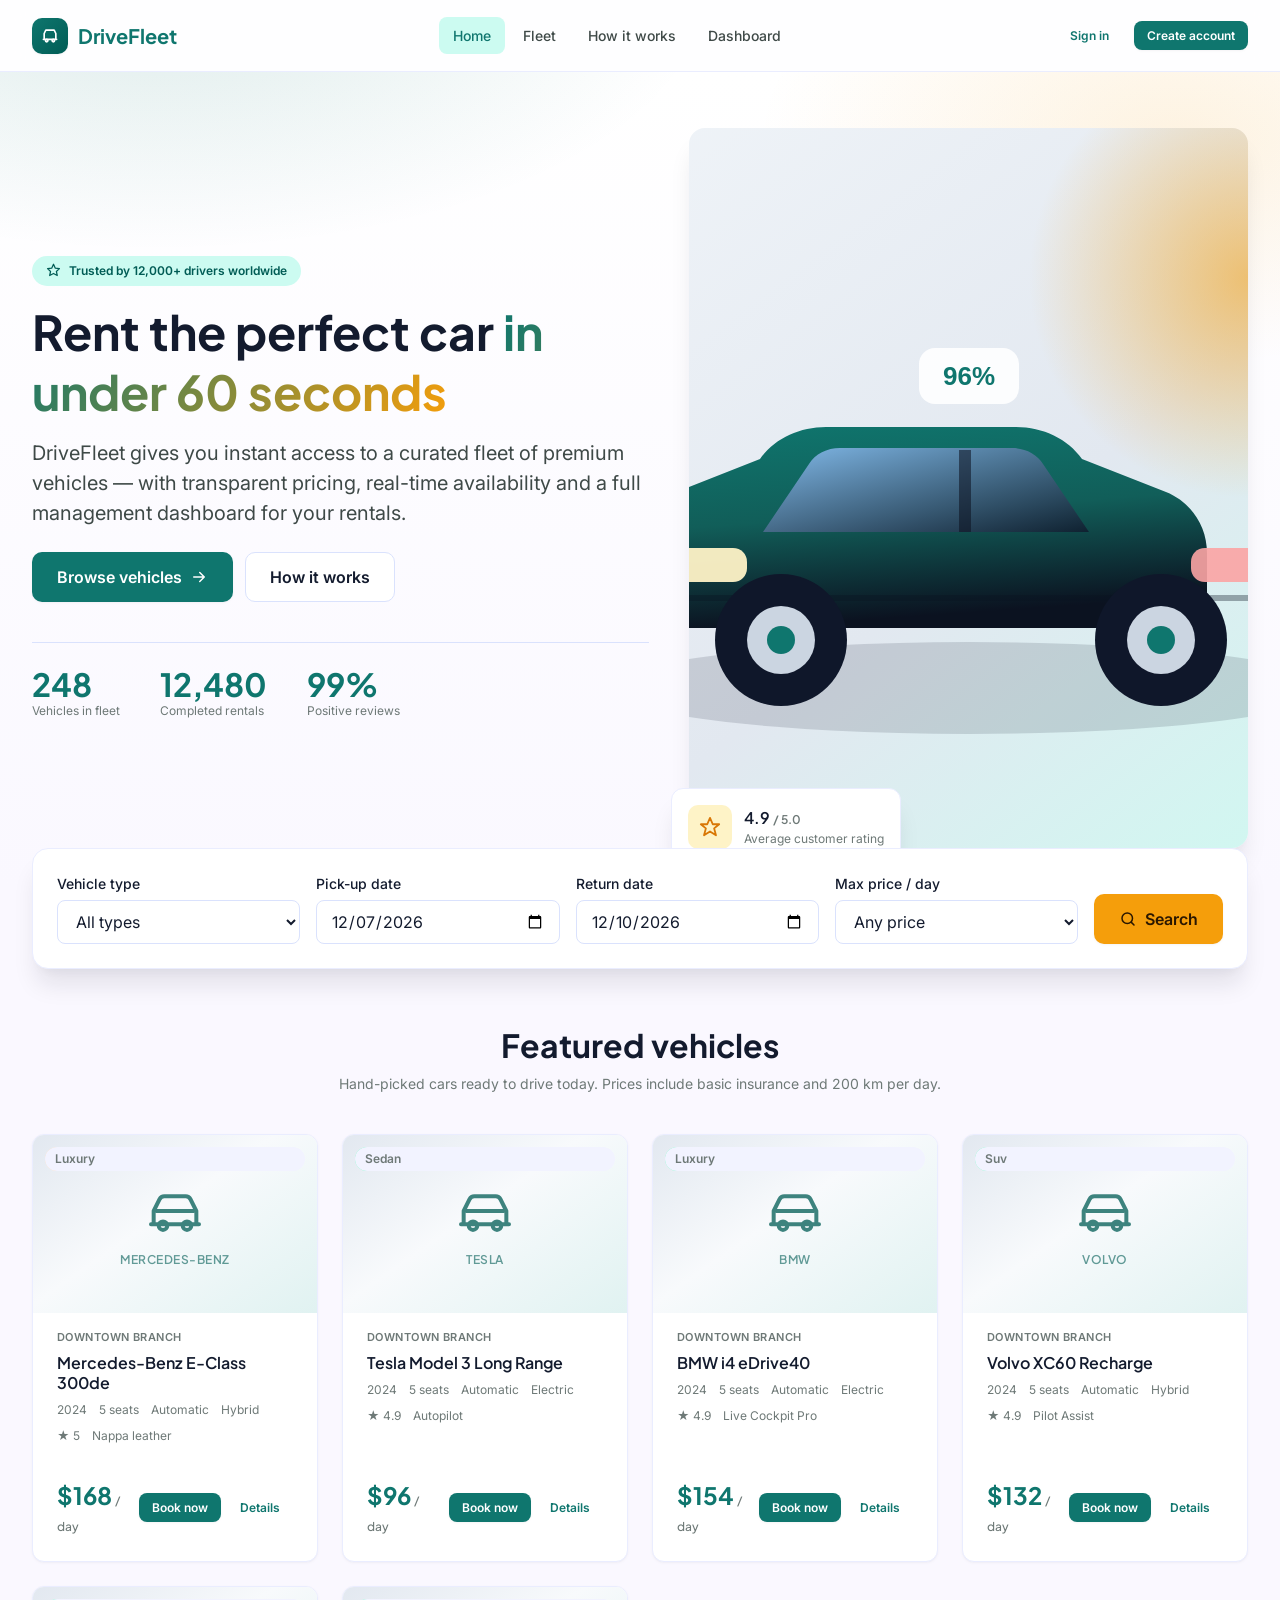
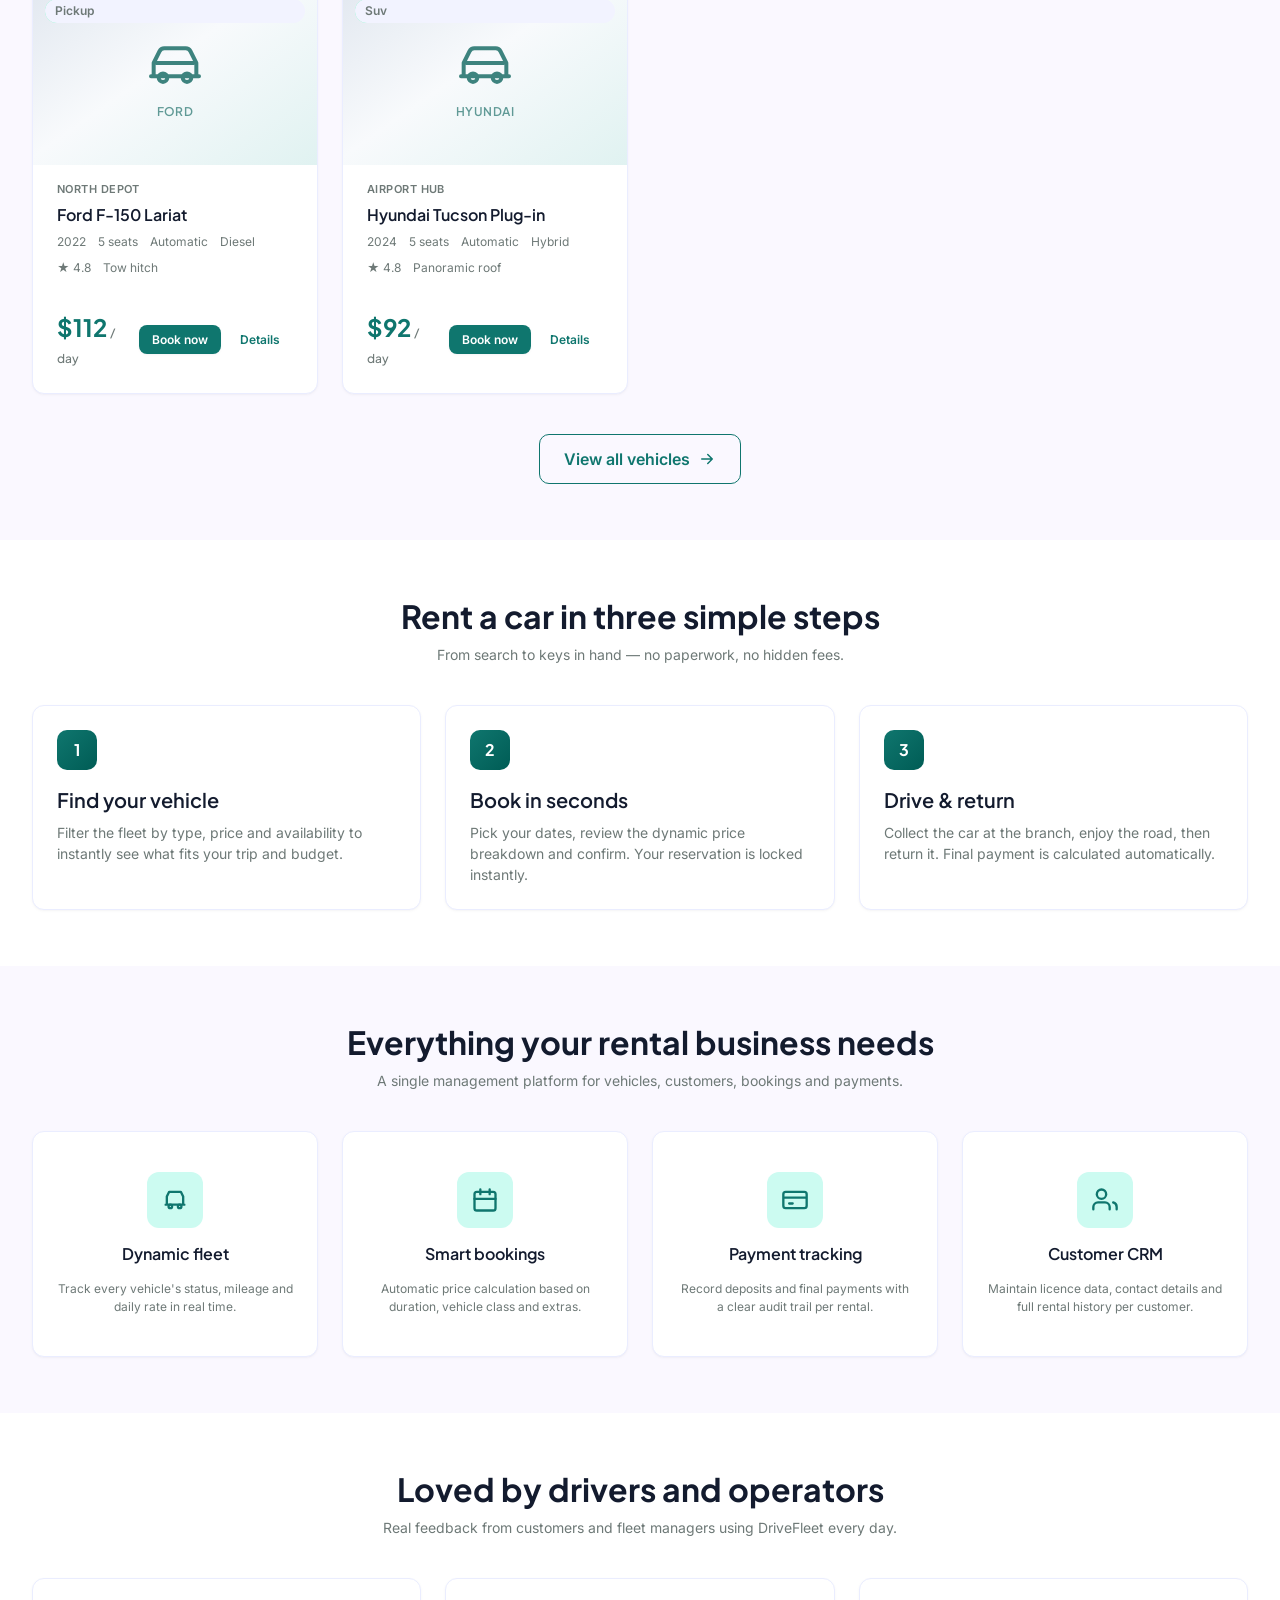
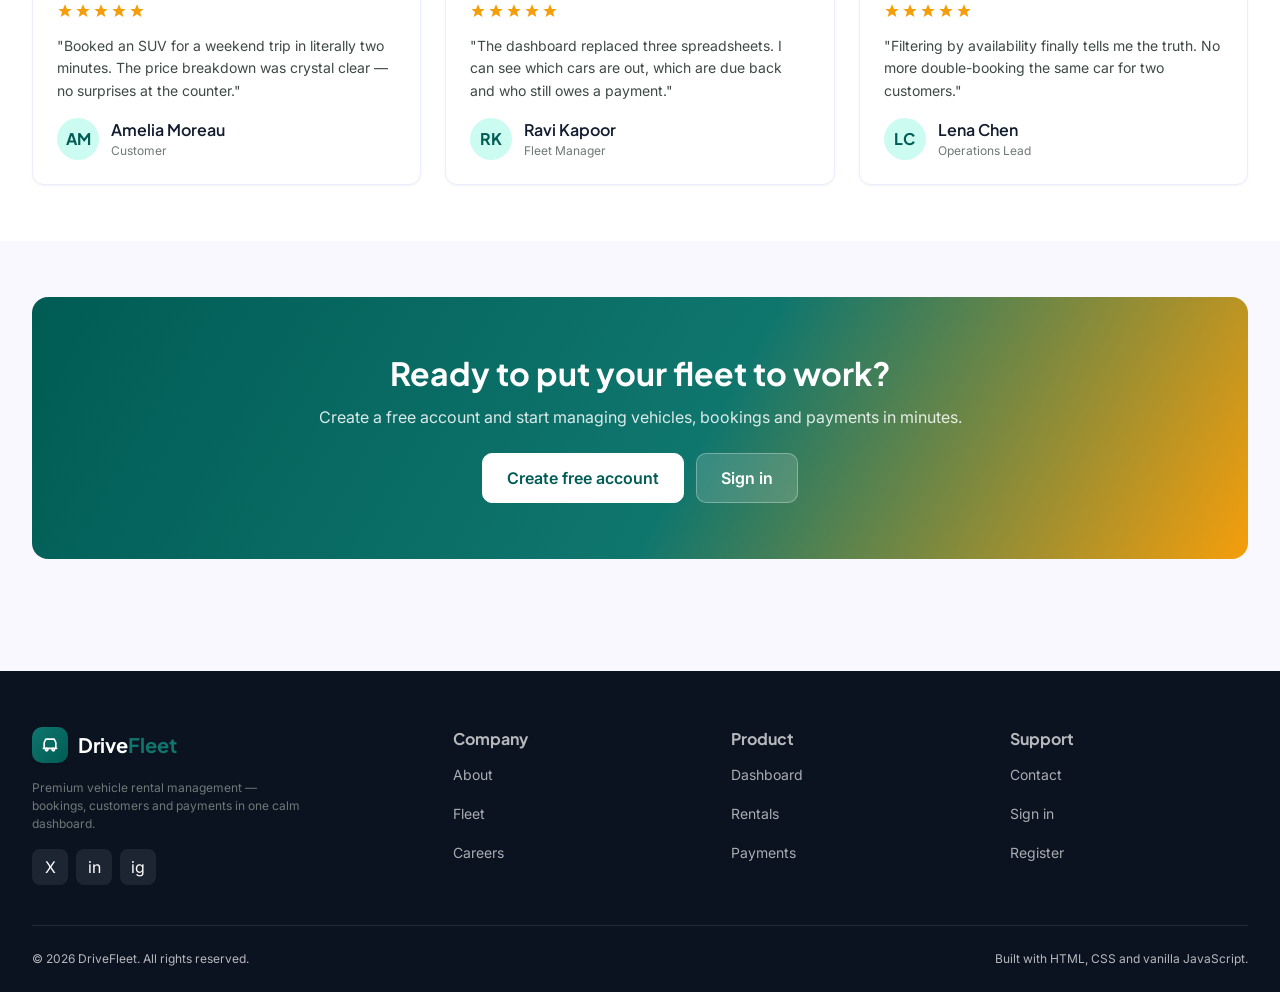
==== public/index.html @ 4e4080d4 "README.md" ====
<!DOCTYPE html>
<html lang="en">
<head>
  <meta charset="UTF-8" />
  <meta name="viewport" content="width=device-width, initial-scale=1.0" />
  <title>DriveFleet — Premium Vehicle Rental Management</title>
  <meta name="description" content="DriveFleet — rent premium vehicles in minutes and manage your entire rental fleet from one modern dashboard." />
  <link rel="preconnect" href="https://fonts.googleapis.com" />
  <link rel="preconnect" href="https://fonts.gstatic.com" crossorigin />
  <link href="https://fonts.googleapis.com/css2?family=Plus+Jakarta+Sans:wght@400;500;600;700;800&family=Inter:wght@400;500;600;700&display=swap" rel="stylesheet" />
  <link rel="stylesheet" href="./css/style.css" />
</head>
<body data-page="home">
  <!-- Rendered by js/components.js: #site-navbar, #mobile-menu -->
  <div id="site-navbar"></div>
  <div id="mobile-menu"></div>

  <main>
    <!-- ============================= HERO ============================= -->
    <section class="hero">
      <div class="container">
        <div class="hero-inner">
          <div>
            <span class="hero-eyebrow">
              <svg viewBox="0 0 24 24" fill="none" stroke="currentColor" stroke-width="2" stroke-linecap="round" stroke-linejoin="round"><path d="M12 2l2.9 6.3 6.6.7-4.9 4.5 1.4 6.5L12 16.8 5.9 20l1.4-6.5L2.5 9l6.6-.7z"/></svg>
              Trusted by 12,000+ drivers worldwide
            </span>
            <h1>Rent the perfect car <span class="accent">in under 60 seconds</span></h1>
            <p class="hero-sub">
              DriveFleet gives you instant access to a curated fleet of premium vehicles — with
              transparent pricing, real-time availability and a full management dashboard for your rentals.
            </p>
            <div class="hero-actions">
              <a class="btn btn-primary btn-lg" href="./pages/vehicles.html">
                Browse vehicles
                <svg viewBox="0 0 24 24" fill="none" stroke="currentColor" stroke-width="2" stroke-linecap="round" stroke-linejoin="round"><path d="M5 12h14M13 6l6 6-6 6"/></svg>
              </a>
              <a class="btn btn-secondary btn-lg" href="#how-it-works">How it works</a>
            </div>
            <div class="hero-stats">
              <div class="hero-stat">
                <div class="stat-value" data-count="248">0</div>
                <div class="stat-label">Vehicles in fleet</div>
              </div>
              <div class="hero-stat">
                <div class="stat-value" data-count="12480">0</div>
                <div class="stat-label">Completed rentals</div>
              </div>
              <div class="hero-stat">
                <div class="stat-value" data-count="99" data-suffix="%">0</div>
                <div class="stat-label">Positive reviews</div>
              </div>
            </div>
          </div>

          <div class="hero-visual">
            <img src="./assets/hero-vehicle.svg" alt="Premium electric sedan in a bright studio" width="960" height="720" />
            <div class="hero-float-card">
              <span class="float-icon" aria-hidden="true">
                <svg viewBox="0 0 24 24" fill="none" stroke="currentColor" stroke-width="2" stroke-linecap="round" stroke-linejoin="round"><path d="M12 2l3 7h7l-5.5 4.5L18.5 21 12 16.8 5.5 21l2-7.5L2 9h7z"/></svg>
              </span>
              <div>
                <div class="title-md">4.9 <span class="text-muted label-md">/ 5.0</span></div>
                <div class="body-sm text-muted">Average customer rating</div>
              </div>
            </div>
          </div>
        </div>
      </div>
    </section>

    <!-- ====================== SEARCH / FILTER PANEL =================== -->
    <section class="container">
      <form class="search-panel reveal" id="heroSearchForm" aria-label="Vehicle availability search">
        <div class="search-grid">
          <div class="form-group">
            <label class="form-label" for="searchType">Vehicle type</label>
            <select class="form-select" id="searchType" name="type">
              <option value="">All types</option>
              <option value="sedan">Sedan</option>
              <option value="suv">SUV</option>
              <option value="hatchback">Hatchback</option>
              <option value="pickup">Pickup</option>
              <option value="van">Van</option>
              <option value="luxury">Luxury</option>
            </select>
          </div>
          <div class="form-group">
            <label class="form-label" for="searchPickup">Pick-up date</label>
            <input class="form-input" type="date" id="searchPickup" name="pickup_date" />
          </div>
          <div class="form-group">
            <label class="form-label" for="searchReturn">Return date</label>
            <input class="form-input" type="date" id="searchReturn" name="return_date" />
          </div>
          <div class="form-group">
            <label class="form-label" for="searchPrice">Max price / day</label>
            <select class="form-select" id="searchPrice" name="max_price">
              <option value="">Any price</option>
              <option value="50">Up to $50</option>
              <option value="80">Up to $80</option>
              <option value="120">Up to $120</option>
              <option value="200">Up to $200</option>
            </select>
          </div>
          <button class="btn btn-accent btn-lg search-submit" type="submit">
            <svg viewBox="0 0 24 24" fill="none" stroke="currentColor" stroke-width="2" stroke-linecap="round"><circle cx="11" cy="11" r="7"/><path d="M20 20l-3.5-3.5"/></svg>
            Search
          </button>
        </div>
      </form>
    </section>

    <!-- ============================= FLEET ============================ -->
    <section class="section" id="fleet">
      <div class="container">
        <div class="section-header reveal">
          <h2>Featured vehicles</h2>
          <p>Hand-picked cars ready to drive today. Prices include basic insurance and 200 km per day.</p>
        </div>
        <div class="grid grid-auto" id="featuredVehicles" data-limit="6" aria-live="polite">
          <!-- Rendered by js/main.js -->
        </div>
        <div class="section-cta">
          <a class="btn btn-outline btn-lg" href="./pages/vehicles.html">
            View all vehicles
            <svg viewBox="0 0 24 24" fill="none" stroke="currentColor" stroke-width="2" stroke-linecap="round" stroke-linejoin="round"><path d="M5 12h14M13 6l6 6-6 6"/></svg>
          </a>
        </div>
      </div>
    </section>

    <!-- ========================== HOW IT WORKS ======================== -->
    <section class="section section-alt" id="how-it-works">
      <div class="container">
        <div class="section-header reveal">
          <h2>Rent a car in three simple steps</h2>
          <p>From search to keys in hand — no paperwork, no hidden fees.</p>
        </div>
        <div class="grid grid-3">
          <article class="card card-hover reveal reveal-d1">
            <div class="step-card">
              <div class="step-number">1</div>
              <h3 class="headline-sm">Find your vehicle</h3>
              <p class="body-md text-muted step-text">
                Filter the fleet by type, price and availability to instantly see what fits your trip and budget.
              </p>
            </div>
          </article>
          <article class="card card-hover reveal reveal-d2">
            <div class="step-card">
              <div class="step-number">2</div>
              <h3 class="headline-sm">Book in seconds</h3>
              <p class="body-md text-muted step-text">
                Pick your dates, review the dynamic price breakdown and confirm. Your reservation is locked instantly.
              </p>
            </div>
          </article>
          <article class="card card-hover reveal reveal-d3">
            <div class="step-card">
              <div class="step-number">3</div>
              <h3 class="headline-sm">Drive &amp; return</h3>
              <p class="body-md text-muted step-text">
                Collect the car at the branch, enjoy the road, then return it. Final payment is calculated automatically.
              </p>
            </div>
          </article>
        </div>
      </div>
    </section>

    <!-- =========================== FEATURES =========================== -->
    <section class="section">
      <div class="container">
        <div class="section-header reveal">
          <h2>Everything your rental business needs</h2>
          <p>A single management platform for vehicles, customers, bookings and payments.</p>
        </div>
        <div class="grid grid-4">
          <article class="card feature-card reveal reveal-d1">
            <span class="feature-icon" aria-hidden="true">
              <svg viewBox="0 0 24 24" fill="none" stroke="currentColor" stroke-width="2" stroke-linecap="round" stroke-linejoin="round"><path d="M4 16h16M5 16V9l2-4h10l2 4v7"/><circle cx="8" cy="17.5" r="1.5"/><circle cx="16" cy="17.5" r="1.5"/></svg>
            </span>
            <h3 class="title-md">Dynamic fleet</h3>
            <p class="body-sm text-muted">Track every vehicle's status, mileage and daily rate in real time.</p>
          </article>
          <article class="card feature-card reveal reveal-d2">
            <span class="feature-icon" aria-hidden="true">
              <svg viewBox="0 0 24 24" fill="none" stroke="currentColor" stroke-width="2" stroke-linecap="round" stroke-linejoin="round"><rect x="3" y="5" width="18" height="16" rx="2"/><path d="M8 3v4M16 3v4M3 11h18"/></svg>
            </span>
            <h3 class="title-md">Smart bookings</h3>
            <p class="body-sm text-muted">Automatic price calculation based on duration, vehicle class and extras.</p>
          </article>
          <article class="card feature-card reveal reveal-d3">
            <span class="feature-icon" aria-hidden="true">
              <svg viewBox="0 0 24 24" fill="none" stroke="currentColor" stroke-width="2" stroke-linecap="round" stroke-linejoin="round"><path d="M3 10h18M7 15h3"/><rect x="2" y="5" width="20" height="14" rx="2"/></svg>
            </span>
            <h3 class="title-md">Payment tracking</h3>
            <p class="body-sm text-muted">Record deposits and final payments with a clear audit trail per rental.</p>
          </article>
          <article class="card feature-card reveal reveal-d4">
            <span class="feature-icon" aria-hidden="true">
              <svg viewBox="0 0 24 24" fill="none" stroke="currentColor" stroke-width="2" stroke-linecap="round" stroke-linejoin="round"><path d="M16 20v-2a4 4 0 0 0-4-4H6a4 4 0 0 0-4 4v2"/><circle cx="9" cy="7" r="4"/><path d="M22 20v-2a4 4 0 0 0-3-3.87"/></svg>
            </span>
            <h3 class="title-md">Customer CRM</h3>
            <p class="body-sm text-muted">Maintain licence data, contact details and full rental history per customer.</p>
          </article>
        </div>
      </div>
    </section>

    <!-- =========================== REVIEWS =========================== -->
    <section class="section section-alt">
      <div class="container">
        <div class="section-header reveal">
          <h2>Loved by drivers and operators</h2>
          <p>Real feedback from customers and fleet managers using DriveFleet every day.</p>
        </div>
        <div class="grid grid-3">
          <article class="card review-card reveal reveal-d1">
            <div class="stars" role="img" aria-label="Rated 5 out of 5">
              <svg viewBox="0 0 24 24" fill="currentColor"><path d="M12 2l3 7h7l-5.5 4.5L18.5 21 12 16.8 5.5 21l2-7.5L2 9h7z"/></svg>
              <svg viewBox="0 0 24 24" fill="currentColor"><path d="M12 2l3 7h7l-5.5 4.5L18.5 21 12 16.8 5.5 21l2-7.5L2 9h7z"/></svg>
              <svg viewBox="0 0 24 24" fill="currentColor"><path d="M12 2l3 7h7l-5.5 4.5L18.5 21 12 16.8 5.5 21l2-7.5L2 9h7z"/></svg>
              <svg viewBox="0 0 24 24" fill="currentColor"><path d="M12 2l3 7h7l-5.5 4.5L18.5 21 12 16.8 5.5 21l2-7.5L2 9h7z"/></svg>
              <svg viewBox="0 0 24 24" fill="currentColor"><path d="M12 2l3 7h7l-5.5 4.5L18.5 21 12 16.8 5.5 21l2-7.5L2 9h7z"/></svg>
            </div>
            <p class="review-text">"Booked an SUV for a weekend trip in literally two minutes. The price breakdown was crystal clear — no surprises at the counter."</p>
            <div class="review-author">
              <span class="review-avatar" aria-hidden="true">AM</span>
              <div>
                <div class="title-md">Amelia Moreau</div>
                <div class="body-sm text-muted">Customer</div>
              </div>
            </div>
          </article>
          <article class="card review-card reveal reveal-d2">
            <div class="stars" role="img" aria-label="Rated 5 out of 5">
              <svg viewBox="0 0 24 24" fill="currentColor"><path d="M12 2l3 7h7l-5.5 4.5L18.5 21 12 16.8 5.5 21l2-7.5L2 9h7z"/></svg>
              <svg viewBox="0 0 24 24" fill="currentColor"><path d="M12 2l3 7h7l-5.5 4.5L18.5 21 12 16.8 5.5 21l2-7.5L2 9h7z"/></svg>
              <svg viewBox="0 0 24 24" fill="currentColor"><path d="M12 2l3 7h7l-5.5 4.5L18.5 21 12 16.8 5.5 21l2-7.5L2 9h7z"/></svg>
              <svg viewBox="0 0 24 24" fill="currentColor"><path d="M12 2l3 7h7l-5.5 4.5L18.5 21 12 16.8 5.5 21l2-7.5L2 9h7z"/></svg>
              <svg viewBox="0 0 24 24" fill="currentColor"><path d="M12 2l3 7h7l-5.5 4.5L18.5 21 12 16.8 5.5 21l2-7.5L2 9h7z"/></svg>
            </div>
            <p class="review-text">"The dashboard replaced three spreadsheets. I can see which cars are out, which are due back and who still owes a payment."</p>
            <div class="review-author">
              <span class="review-avatar" aria-hidden="true">RK</span>
              <div>
                <div class="title-md">Ravi Kapoor</div>
                <div class="body-sm text-muted">Fleet Manager</div>
              </div>
            </div>
          </article>
          <article class="card review-card reveal reveal-d3">
            <div class="stars" role="img" aria-label="Rated 5 out of 5">
              <svg viewBox="0 0 24 24" fill="currentColor"><path d="M12 2l3 7h7l-5.5 4.5L18.5 21 12 16.8 5.5 21l2-7.5L2 9h7z"/></svg>
              <svg viewBox="0 0 24 24" fill="currentColor"><path d="M12 2l3 7h7l-5.5 4.5L18.5 21 12 16.8 5.5 21l2-7.5L2 9h7z"/></svg>
              <svg viewBox="0 0 24 24" fill="currentColor"><path d="M12 2l3 7h7l-5.5 4.5L18.5 21 12 16.8 5.5 21l2-7.5L2 9h7z"/></svg>
              <svg viewBox="0 0 24 24" fill="currentColor"><path d="M12 2l3 7h7l-5.5 4.5L18.5 21 12 16.8 5.5 21l2-7.5L2 9h7z"/></svg>
              <svg viewBox="0 0 24 24" fill="currentColor"><path d="M12 2l3 7h7l-5.5 4.5L18.5 21 12 16.8 5.5 21l2-7.5L2 9h7z"/></svg>
            </div>
            <p class="review-text">"Filtering by availability finally tells me the truth. No more double-booking the same car for two customers."</p>
            <div class="review-author">
              <span class="review-avatar" aria-hidden="true">LC</span>
              <div>
                <div class="title-md">Lena Chen</div>
                <div class="body-sm text-muted">Operations Lead</div>
              </div>
            </div>
          </article>
        </div>
      </div>
    </section>

    <!-- ============================= CTA ============================== -->
    <section class="section">
      <div class="container">
        <div class="cta-band reveal">
          <h2>Ready to put your fleet to work?</h2>
          <p>Create a free account and start managing vehicles, bookings and payments in minutes.</p>
          <div class="hero-actions cta-actions">
            <a class="btn btn-secondary btn-lg" href="./pages/register.html">Create free account</a>
            <a class="btn btn-lg btn-on-dark" href="./pages/login.html">Sign in</a>
          </div>
        </div>
      </div>
    </section>
  </main>

  <footer class="footer" id="siteFooter"></footer>

  <div class="toast-container" id="toastContainer" aria-live="polite" aria-atomic="true"></div>

  <!-- Application layer: app.js is the bundle of data → mock-core → mock-api →
       api → components → ui → main, produced by scripts/build_frontend.py -->
  <script src="./js/app.js"></script>
</body>
</html>
---- public/css/style.css ----
/* ==========================================================================
   01 — DriveFleet Velocity : Design Tokens (Google Stitch)
   Primary #0F766E | Accent #F59E0B | Plus Jakarta Sans + Inter
   ========================================================================== */

:root {
  /* Brand */
  --color-primary: #0f766e;
  --color-primary-hover: #115e59;
  --color-primary-dark: #005c55;
  --color-primary-light: #ccfbf1;
  --color-primary-fixed: #9cf2e8;
  --color-on-primary: #ffffff;
  --color-accent: #f59e0b;
  --color-accent-hover: #d97706;
  --color-accent-container: #fea619;
  --color-accent-light: #fef3c7;
  --color-on-accent: #2a1700;
  --color-tertiary: #005e3f;

  /* Surfaces — Stitch M3 surface ramp */
  --color-bg: #faf8ff;
  --color-surface: #ffffff;
  --color-surface-low: #f2f3ff;
  --color-surface-container: #eaedff;
  --color-surface-high: #e2e7ff;
  --color-surface-highest: #dae2fd;
  --color-border: #eaedff;
  --color-border-strong: #dae2fd;
  --color-outline: #6e7977;
  --color-outline-variant: #bdc9c6;

  /* Text */
  --color-text: #131b2e;
  --color-text-secondary: #3e4947;
  --color-text-muted: #6e7977;
  --color-text-inverse: #ffffff;

  /* Status — Stitch tertiary_/error_ ramp */
  --color-success: #10b981;
  --color-success-bg: #6ffbbe;
  --color-success-text: #005e3f;
  --color-warning: #f59e0b;
  --color-warning-bg: #ffddb8;
  --color-warning-text: #653e00;
  --color-error: #ba1a1a;
  --color-error-bg: #ffdad6;
  --color-error-text: #93000a;
  --color-info: #006a63;
  --color-info-bg: #a3faef;
  --color-info-text: #00504a;

  /* Typography */
  --font-headline: "Plus Jakarta Sans", system-ui, sans-serif;
  --font-body: "Inter", system-ui, sans-serif;
  --text-xs: 0.6875rem;
  --text-sm: 0.75rem;
  --text-md: 0.875rem;
  --text-base: 1rem;
  --text-lg: 1.25rem;
  --text-xl: 1.5rem;
  --text-2xl: 2rem;
  --text-3xl: 2.5rem;

  /* Spacing (8px grid) */
  --space-xs: 0.25rem;
  --space-sm: 0.5rem;
  --space-md: 1rem;
  --space-lg: 1.5rem;
  --space-xl: 2.5rem;
  --space-2xl: 3.5rem;
  --margin: 2rem;

  /* Radius */
  --radius-sm: 6px;
  --radius-md: 8px;
  --radius-lg: 10px;
  --radius-xl: 12px;
  --radius-2xl: 16px;
  --radius-full: 9999px;

  /* Elevation tiers (Stitch) */
  --shadow-1: 0 1px 3px 0 rgba(15, 23, 42, 0.04), 0 1px 2px -1px rgba(15, 23, 42, 0.03);
  --shadow-2: 0 4px 12px -2px rgba(15, 23, 42, 0.08), 0 2px 6px -2px rgba(15, 23, 42, 0.04);
  --shadow-3: 0 20px 25px -5px rgba(15, 23, 42, 0.1), 0 8px 10px -6px rgba(15, 23, 42, 0.04);

  /* Layout */
  --max-width: 1280px;
  --max-width-wide: 1440px;
  --navbar-height: 72px;
  --sidebar-width: 260px;
  --transition: 300ms ease-in-out;
  --focus-ring: 0 0 0 3px rgba(15, 118, 110, 0.15);
}

/* -------------------------------- Reset -------------------------------- */
*,
*::before,
*::after { box-sizing: border-box; margin: 0; padding: 0; }

html { scroll-behavior: smooth; -webkit-font-smoothing: antialiased; }

body {
  font-family: var(--font-body);
  font-size: var(--text-base);
  line-height: 1.5;
  color: var(--color-text);
  background: var(--color-bg);
  min-height: 100vh;
}

img { max-width: 100%; display: block; }
a { color: inherit; text-decoration: none; }
ul, ol { list-style: none; }
button, input, select, textarea { font: inherit; color: inherit; }

h1, h2, h3, h4, h5, h6 {
  font-family: var(--font-headline);
  font-weight: 700;
  line-height: 1.25;
  color: var(--color-text);
}

/* ------------------------------ Utilities ------------------------------ */
.container {
  width: 100%;
  max-width: var(--max-width);
  margin-inline: auto;
  padding-inline: var(--margin);
}
.container-wide { max-width: var(--max-width-wide); }

.sr-only {
  position: absolute; width: 1px; height: 1px; padding: 0; margin: -1px;
  overflow: hidden; clip: rect(0, 0, 0, 0); border: 0;
}

.headline-xl { font-family: var(--font-headline); font-size: var(--text-3xl); font-weight: 700; line-height: 1.2; }
.headline-lg { font-family: var(--font-headline); font-size: var(--text-2xl); font-weight: 700; line-height: 1.25; }
.headline-md { font-family: var(--font-headline); font-size: var(--text-xl); font-weight: 600; line-height: 1.3; }
.headline-sm { font-family: var(--font-headline); font-size: var(--text-lg); font-weight: 600; line-height: 1.4; }
.title-md { font-family: var(--font-headline); font-size: var(--text-base); font-weight: 600; }
.body-md { font-size: var(--text-md); }
.body-sm { font-size: var(--text-sm); }
.label-md { font-size: var(--text-sm); font-weight: 600; }
.label-xs { font-size: var(--text-xs); font-weight: 600; letter-spacing: 0.04em; text-transform: uppercase; }
.text-muted { color: var(--color-text-muted); }
.text-secondary { color: var(--color-text-secondary); }
.text-primary { color: var(--color-primary); }

/* Legacy alias kept in sync with the design tokens */
:root {
  --color-secondary: #855300;
}

/* ==========================================================================
   02 — Navbar (sticky + backdrop-blur) & Mobile burger menu
   ========================================================================== */

.navbar {
  position: sticky;
  top: 0;
  z-index: 100;
  height: var(--navbar-height);
  display: flex;
  align-items: center;
  background: rgba(255, 255, 255, 0.8);
  backdrop-filter: blur(12px);
  -webkit-backdrop-filter: blur(12px);
  border-bottom: 1px solid var(--color-border);
  transition: box-shadow var(--transition);
}

.navbar.scrolled { box-shadow: var(--shadow-2); }

.navbar-inner {
  display: flex;
  align-items: center;
  justify-content: space-between;
  width: 100%;
  max-width: var(--max-width-wide);
  margin-inline: auto;
  padding-inline: var(--margin);
  gap: var(--space-lg);
}

.logo {
  display: flex;
  align-items: center;
  gap: 0.625rem;
  font-family: var(--font-headline);
  font-weight: 700;
  font-size: 1.25rem;
  color: var(--color-primary);
  flex-shrink: 0;
}

.logo-icon {
  width: 36px;
  height: 36px;
  background: linear-gradient(135deg, var(--color-primary), var(--color-primary-dark));
  border-radius: var(--radius-lg);
  display: grid;
  place-items: center;
  color: white;
  box-shadow: var(--shadow-1);
}

.logo-icon svg { width: 20px; height: 20px; }

.nav-links { display: flex; align-items: center; gap: 0.25rem; }

.nav-link {
  padding: 0.5rem 0.875rem;
  border-radius: var(--radius-md);
  font-size: var(--text-md);
  font-weight: 500;
  color: var(--color-text-secondary);
  transition: color var(--transition), background var(--transition);
}

.nav-link:hover,
.nav-link.active {
  color: var(--color-primary);
  background: var(--color-primary-light);
}

.nav-actions { display: flex; align-items: center; gap: 0.75rem; flex-shrink: 0; }

.nav-toggle {
  display: none;
  width: 44px;
  height: 44px;
  border: none;
  background: transparent;
  border-radius: var(--radius-md);
  cursor: pointer;
  align-items: center;
  justify-content: center;
  color: var(--color-text);
}

.nav-toggle:hover { background: var(--color-surface-low); }
.nav-toggle svg { width: 24px; height: 24px; }

.mobile-menu {
  display: none;
  position: fixed;
  inset: var(--navbar-height) 0 0 0;
  background: rgba(15, 23, 42, 0.4);
  backdrop-filter: blur(4px);
  z-index: 99;
  opacity: 0;
  pointer-events: none;
  transition: opacity var(--transition);
}

.mobile-menu.open { opacity: 1; pointer-events: auto; }

.mobile-menu-panel {
  background: var(--color-surface);
  width: min(320px, 85vw);
  height: 100%;
  margin-left: auto;
  padding: var(--space-lg);
  box-shadow: var(--shadow-3);
  transform: translateX(100%);
  transition: transform var(--transition);
  display: flex;
  flex-direction: column;
  gap: var(--space-sm);
}

.mobile-menu.open .mobile-menu-panel { transform: translateX(0); }

.mobile-menu .nav-link { display: block; padding: 0.875rem 1rem; font-size: var(--text-base); }

.mobile-menu .nav-actions {
  flex-direction: column;
  margin-top: var(--space-md);
  width: 100%;
}

.mobile-menu .nav-actions .btn { width: 100%; justify-content: center; }

/* ==========================================================================
   03 — Buttons, Badges & Chips
   ========================================================================== */

.btn {
  display: inline-flex;
  align-items: center;
  justify-content: center;
  gap: 0.5rem;
  padding: 0.625rem 1.125rem;
  border-radius: var(--radius-lg);
  font-size: var(--text-md);
  font-weight: 600;
  border: 1.5px solid transparent;
  cursor: pointer;
  white-space: nowrap;
  line-height: 1.25;
  transition: transform var(--transition), background var(--transition),
    box-shadow var(--transition), border-color var(--transition), color var(--transition);
}

.btn:focus-visible { outline: none; box-shadow: var(--focus-ring); }
.btn:active { transform: scale(0.98); }
.btn svg { width: 18px; height: 18px; flex-shrink: 0; }

.btn-primary {
  background: var(--color-primary);
  color: var(--color-on-primary);
  box-shadow: var(--shadow-1);
}

.btn-primary:hover {
  background: var(--color-primary-hover);
  transform: translateY(-1px) scale(1.02);
  box-shadow: var(--shadow-2);
}

.btn-accent {
  background: var(--color-accent);
  color: var(--color-on-accent);
  box-shadow: var(--shadow-1);
}

.btn-accent:hover {
  background: var(--color-accent-hover);
  color: white;
  transform: translateY(-1px) scale(1.02);
  box-shadow: var(--shadow-2);
}

.btn-secondary {
  background: var(--color-surface);
  border-color: var(--color-border-strong);
  color: var(--color-text);
}

.btn-secondary:hover {
  background: var(--color-surface-low);
  border-color: var(--color-outline-variant);
  transform: translateY(-1px);
}

.btn-ghost { background: transparent; color: var(--color-primary); }
.btn-ghost:hover { background: var(--color-primary-light); }

.btn-outline {
  background: transparent;
  border-color: var(--color-primary);
  color: var(--color-primary);
}

.btn-outline:hover { background: var(--color-primary); color: white; }

.btn-danger { background: var(--color-error); color: white; }
.btn-danger:hover { background: #e11d48; }

.btn-sm { padding: 0.375rem 0.75rem; font-size: var(--text-sm); border-radius: var(--radius-md); }
.btn-lg { padding: 0.875rem 1.5rem; font-size: var(--text-base); }
.btn-icon { width: 40px; height: 40px; padding: 0; border-radius: var(--radius-md); }
.btn-block { width: 100%; }

/* -------------------------------- Badges ------------------------------- */
.badge {
  display: inline-flex;
  align-items: center;
  gap: 0.25rem;
  padding: 0.25rem 0.625rem;
  border-radius: var(--radius-full);
  font-size: var(--text-sm);
  font-weight: 600;
  line-height: 1.3;
  white-space: nowrap;
}

.badge-dot::before {
  content: "";
  width: 6px;
  height: 6px;
  border-radius: 50%;
  background: currentColor;
}

.badge-available, .badge-success { background: var(--color-success-bg); color: var(--color-success-text); }
.badge-rented, .badge-reserved, .badge-warning { background: var(--color-warning-bg); color: var(--color-warning-text); }
.badge-maintenance, .badge-overdue, .badge-error { background: var(--color-error-bg); color: var(--color-error-text); }
.badge-info { background: var(--color-info-bg); color: var(--color-info-text); }
.badge-neutral { background: var(--color-surface-low); color: var(--color-text-muted); }
.badge-primary { background: var(--color-primary-light); color: var(--color-primary-dark); }

/* --------------------------------- Chips ------------------------------- */
.chip {
  display: inline-flex;
  align-items: center;
  gap: 0.375rem;
  padding: 0.5rem 0.875rem;
  border-radius: var(--radius-full);
  border: 1.5px solid var(--color-border-strong);
  background: var(--color-surface);
  font-size: var(--text-md);
  font-weight: 500;
  color: var(--color-text-secondary);
  cursor: pointer;
  transition: all var(--transition);
}

.chip:hover {
  border-color: var(--color-primary);
  color: var(--color-primary);
  background: var(--color-primary-light);
}

.chip.active {
  border-color: var(--color-primary);
  background: var(--color-primary);
  color: white;
}

/* ==========================================================================
   04 — Cards : base, vehicle, metric, feature
   ========================================================================== */

.card {
  background: var(--color-surface);
  border: 1px solid var(--color-border);
  border-radius: var(--radius-xl);
  box-shadow: var(--shadow-1);
  transition: transform var(--transition), box-shadow var(--transition);
}

.card-hover:hover {
  transform: translateY(-4px) scale(1.01);
  box-shadow: var(--shadow-2);
}

.card-body { padding: var(--space-lg); }

.card-header {
  padding: var(--space-lg);
  border-bottom: 1px solid var(--color-border);
  display: flex;
  align-items: center;
  justify-content: space-between;
  gap: var(--space-md);
}

.card-footer {
  padding: var(--space-md) var(--space-lg);
  border-top: 1px solid var(--color-border);
  display: flex;
  align-items: center;
  justify-content: space-between;
  gap: var(--space-md);
}

/* ----------------------------- Vehicle card ---------------------------- */
.vehicle-card { overflow: hidden; display: flex; flex-direction: column; }

.vehicle-card-image {
  position: relative;
  aspect-ratio: 16 / 10;
  background: linear-gradient(145deg, #e2e8f0 0%, #f1f5f9 50%, #e0f2f1 100%);
  overflow: hidden;
}

.vehicle-card-image img {
  width: 100%;
  height: 100%;
  object-fit: cover;
  transition: transform 400ms ease;
}

.vehicle-card:hover .vehicle-card-image img { transform: scale(1.05); }

.vehicle-card-image .badge { position: absolute; top: 12px; left: 12px; z-index: 1; }
.vehicle-card-image .type-badge { position: absolute; top: 12px; right: 12px; z-index: 1; }

.vehicle-card-body {
  padding: var(--space-md) var(--space-lg);
  flex: 1;
  display: flex;
  flex-direction: column;
  gap: 0.5rem;
}

.vehicle-card-meta {
  display: flex;
  flex-wrap: wrap;
  gap: 0.75rem;
  color: var(--color-text-muted);
  font-size: var(--text-sm);
}

.vehicle-card-meta span { display: inline-flex; align-items: center; gap: 0.25rem; }
.vehicle-card-meta svg { width: 14px; height: 14px; }

.vehicle-card-footer {
  padding: var(--space-md) var(--space-lg) var(--space-lg);
  display: flex;
  align-items: center;
  justify-content: space-between;
  gap: var(--space-md);
  margin-top: auto;
}

.price { font-family: var(--font-headline); font-weight: 700; color: var(--color-primary); }
.price .amount { font-size: var(--text-xl); }
.price .period { font-size: var(--text-sm); font-weight: 500; color: var(--color-text-muted); }

/* ------------------------------ Metric card ---------------------------- */
.metric-card {
  padding: var(--space-lg);
  display: flex;
  flex-direction: column;
  gap: 0.5rem;
  position: relative;
  overflow: hidden;
}

.metric-card::before {
  content: "";
  position: absolute;
  top: 0;
  left: 0;
  right: 0;
  height: 3px;
  background: var(--metric-accent, var(--color-primary));
}

.metric-card .metric-value {
  font-family: var(--font-headline);
  font-size: var(--text-2xl);
  font-weight: 700;
  line-height: 1.1;
}

.metric-card .metric-label {
  font-size: var(--text-xs);
  font-weight: 600;
  letter-spacing: 0.04em;
  text-transform: uppercase;
  color: var(--color-text-muted);
}

.metric-card .metric-icon {
  position: absolute;
  top: var(--space-lg);
  right: var(--space-lg);
  width: 40px;
  height: 40px;
  border-radius: var(--radius-lg);
  display: grid;
  place-items: center;
  background: var(--color-primary-light);
  color: var(--color-primary);
}

.metric-card .metric-icon svg { width: 20px; height: 20px; }

.metric-card .metric-change {
  font-size: var(--text-sm);
  font-weight: 500;
  display: flex;
  align-items: center;
  gap: 0.25rem;
}

.metric-change.up { color: var(--color-success); }
.metric-change.down { color: var(--color-error); }

/* ----------------------------- Feature card ---------------------------- */
.feature-card {
  padding: var(--space-xl) var(--space-lg);
  text-align: center;
  display: flex;
  flex-direction: column;
  align-items: center;
  gap: var(--space-md);
}

.feature-icon {
  width: 56px;
  height: 56px;
  border-radius: var(--radius-xl);
  background: var(--color-primary-light);
  color: var(--color-primary);
  display: grid;
  place-items: center;
}

.feature-icon svg { width: 28px; height: 28px; }

/* ==========================================================================
   05 — Forms, inputs, sliders
   ========================================================================== */

.form-group { display: flex; flex-direction: column; gap: 0.375rem; }
.form-label { font-size: var(--text-md); font-weight: 500; color: var(--color-text); }
.form-label .required { color: var(--color-error); }

.form-input,
.form-select,
.form-textarea {
  height: 44px;
  padding: 0 0.875rem;
  border: 1.5px solid var(--color-border-strong);
  border-radius: var(--radius-md);
  background: var(--color-surface);
  color: var(--color-text);
  width: 100%;
  transition: border-color var(--transition), box-shadow var(--transition);
}

.form-textarea {
  height: auto;
  min-height: 100px;
  padding: 0.75rem 0.875rem;
  resize: vertical;
}

.form-input::placeholder,
.form-textarea::placeholder { color: var(--color-text-muted); }

.form-input:hover,
.form-select:hover,
.form-textarea:hover { border-color: var(--color-outline-variant); }

.form-input:focus,
.form-select:focus,
.form-textarea:focus {
  outline: none;
  border-color: var(--color-primary);
  box-shadow: var(--focus-ring);
}

.form-input.error,
.form-select.error,
.form-textarea.error { border-color: var(--color-error); }

.form-hint { font-size: var(--text-sm); color: var(--color-text-muted); }
.form-error { font-size: var(--text-sm); color: var(--color-error); }
.form-row { display: grid; grid-template-columns: repeat(2, 1fr); gap: var(--space-md); }

.input-group { position: relative; }

.input-group .input-icon {
  position: absolute;
  left: 0.875rem;
  top: 50%;
  transform: translateY(-50%);
  width: 18px;
  height: 18px;
  color: var(--color-text-muted);
  pointer-events: none;
}

.input-group .form-input { padding-left: 2.5rem; }

.checkbox-group,
.radio-group { display: flex; align-items: center; gap: 0.5rem; cursor: pointer; }

.checkbox-group input,
.radio-group input {
  width: 18px;
  height: 18px;
  accent-color: var(--color-primary);
  cursor: pointer;
}

.range-slider {
  -webkit-appearance: none;
  appearance: none;
  width: 100%;
  height: 6px;
  border-radius: var(--radius-full);
  background: var(--color-surface-high);
  outline: none;
}

.range-slider::-webkit-slider-thumb {
  -webkit-appearance: none;
  width: 18px;
  height: 18px;
  border-radius: 50%;
  background: var(--color-primary);
  cursor: pointer;
  box-shadow: var(--shadow-2);
  border: 2px solid white;
}

.range-slider::-moz-range-thumb {
  width: 18px;
  height: 18px;
  border: 2px solid white;
  border-radius: 50%;
  background: var(--color-primary);
  cursor: pointer;
}

/* ==========================================================================
   06 — Data tables
   ========================================================================== */

.table-wrapper {
  overflow-x: auto;
  border-radius: var(--radius-xl);
  border: 1px solid var(--color-border);
  background: var(--color-surface);
  box-shadow: var(--shadow-1);
  -webkit-overflow-scrolling: touch;
}

.table { width: 100%; border-collapse: collapse; font-size: var(--text-md); }

.table th {
  text-align: left;
  padding: 0.875rem 1.25rem;
  font-size: var(--text-xs);
  font-weight: 600;
  letter-spacing: 0.04em;
  text-transform: uppercase;
  color: var(--color-text-muted);
  background: var(--color-surface-low);
  border-bottom: 1px solid var(--color-border);
  white-space: nowrap;
}

.table td {
  padding: 1rem 1.25rem;
  border-bottom: 1px solid var(--color-border);
  vertical-align: middle;
  color: var(--color-text);
}

.table tbody tr { transition: background var(--transition); }
.table tbody tr:hover { background: rgba(15, 118, 110, 0.03); }
.table tbody tr:last-child td { border-bottom: none; }

.table-actions { display: flex; align-items: center; gap: 0.375rem; }

.cell-main { display: flex; align-items: center; gap: 0.75rem; }
.cell-main .cell-title { font-weight: 600; }
.cell-main .cell-sub { font-size: var(--text-sm); color: var(--color-text-muted); }

/* ==========================================================================
   07 — Pagination & tabs
   ========================================================================== */

.pagination {
  display: flex;
  align-items: center;
  justify-content: center;
  gap: 0.375rem;
  margin-top: var(--space-xl);
}

.pagination-btn {
  min-width: 36px;
  height: 36px;
  padding: 0 0.5rem;
  border-radius: var(--radius-md);
  border: 1px solid var(--color-border-strong);
  background: var(--color-surface);
  display: grid;
  place-items: center;
  font-size: var(--text-sm);
  font-weight: 500;
  cursor: pointer;
  transition: all var(--transition);
}

.pagination-btn:hover { border-color: var(--color-primary); color: var(--color-primary); }
.pagination-btn.active { background: var(--color-primary); border-color: var(--color-primary); color: white; }
.pagination-btn:disabled { opacity: 0.4; cursor: not-allowed; }

.tabs {
  display: flex;
  gap: 0.25rem;
  border-bottom: 1px solid var(--color-border);
  margin-bottom: var(--space-lg);
  overflow-x: auto;
}

.tab {
  padding: 0.75rem 1.25rem;
  font-size: var(--text-md);
  font-weight: 500;
  color: var(--color-text-muted);
  border: none;
  border-bottom: 2px solid transparent;
  background: none;
  cursor: pointer;
  white-space: nowrap;
  transition: all var(--transition);
}

.tab:hover { color: var(--color-primary); }

.tab.active {
  color: var(--color-primary);
  border-bottom-color: var(--color-primary);
  font-weight: 600;
}

/* ==========================================================================
   08 — App shell : sidebar + topbar (dashboard pages)
   ========================================================================== */

.app-shell { display: flex; min-height: 100vh; }

.sidebar {
  width: var(--sidebar-width);
  background: var(--color-surface);
  border-right: 1px solid var(--color-border);
  display: flex;
  flex-direction: column;
  position: fixed;
  top: 0;
  left: 0;
  bottom: 0;
  z-index: 50;
  transition: transform var(--transition);
}

.sidebar-header {
  height: var(--navbar-height);
  display: flex;
  align-items: center;
  padding: 0 var(--space-lg);
  border-bottom: 1px solid var(--color-border);
}

.sidebar-nav {
  flex: 1;
  padding: var(--space-md);
  overflow-y: auto;
  display: flex;
  flex-direction: column;
  gap: 0.25rem;
}

.sidebar-section-label {
  font-size: var(--text-xs);
  font-weight: 600;
  letter-spacing: 0.06em;
  text-transform: uppercase;
  color: var(--color-text-muted);
  padding: var(--space-md) 0.75rem var(--space-sm);
}

.sidebar-link {
  display: flex;
  align-items: center;
  gap: 0.75rem;
  padding: 0.75rem;
  border-radius: var(--radius-md);
  font-size: var(--text-md);
  font-weight: 500;
  color: var(--color-text-secondary);
  transition: all var(--transition);
}

.sidebar-link svg { width: 20px; height: 20px; flex-shrink: 0; opacity: 0.7; }
.sidebar-link:hover { background: var(--color-surface-low); color: var(--color-text); }

.sidebar-link.active {
  background: var(--color-primary-light);
  color: var(--color-primary);
  font-weight: 600;
}

.sidebar-link.active svg { opacity: 1; color: var(--color-primary); }

.sidebar-footer { padding: var(--space-md); border-top: 1px solid var(--color-border); }

.main-content {
  flex: 1;
  margin-left: var(--sidebar-width);
  min-width: 0;
  display: flex;
  flex-direction: column;
}

.topbar {
  height: var(--navbar-height);
  background: rgba(255, 255, 255, 0.85);
  backdrop-filter: blur(12px);
  -webkit-backdrop-filter: blur(12px);
  border-bottom: 1px solid var(--color-border);
  display: flex;
  align-items: center;
  justify-content: space-between;
  padding: 0 var(--space-xl);
  position: sticky;
  top: 0;
  z-index: 40;
}

.topbar-left,
.topbar-right { display: flex; align-items: center; gap: var(--space-md); }

.topbar-search {
  display: flex;
  align-items: center;
  gap: 0.5rem;
  height: 40px;
  padding: 0 0.875rem;
  border-radius: var(--radius-md);
  background: var(--color-surface-low);
  border: 1px solid var(--color-border);
  min-width: 260px;
  color: var(--color-text-muted);
}

.topbar-search svg { width: 18px; height: 18px; flex-shrink: 0; }
.topbar-search input { border: none; background: transparent; outline: none; width: 100%; }

.page-content { padding: var(--space-xl); flex: 1; }

.page-header {
  display: flex;
  align-items: flex-start;
  justify-content: space-between;
  gap: var(--space-lg);
  margin-bottom: var(--space-xl);
  flex-wrap: wrap;
}

.page-header h1 { font-size: var(--text-2xl); margin-bottom: 0.25rem; }
.page-header p { color: var(--color-text-muted); font-size: var(--text-md); }
.page-header-actions { display: flex; gap: 0.75rem; flex-wrap: wrap; }

.breadcrumb {
  display: flex;
  align-items: center;
  gap: 0.5rem;
  font-size: var(--text-sm);
  color: var(--color-text-muted);
  margin-bottom: 0.5rem;
}

.breadcrumb a:hover { color: var(--color-primary); }
.breadcrumb-sep { opacity: 0.4; }

.sidebar-toggle {
  display: none;
  width: 40px;
  height: 40px;
  border: none;
  background: var(--color-surface-low);
  border-radius: var(--radius-md);
  cursor: pointer;
  align-items: center;
  justify-content: center;
  color: var(--color-text);
}

.sidebar-toggle svg { width: 20px; height: 20px; }

.sidebar-overlay {
  display: none;
  position: fixed;
  inset: 0;
  background: rgba(15, 23, 42, 0.4);
  z-index: 45;
}

.sidebar-overlay.open { display: block; }

/* ==========================================================================
   09a — Landing : hero, search panel, sections, grids
   ========================================================================== */

.hero {
  position: relative;
  overflow: hidden;
  padding: var(--space-2xl) 0 var(--space-xl);
  background:
    radial-gradient(900px 420px at 12% -10%, rgba(15, 118, 110, 0.14), transparent 62%),
    radial-gradient(700px 380px at 92% 8%, rgba(245, 158, 11, 0.12), transparent 60%),
    linear-gradient(180deg, #ffffff 0%, var(--color-bg) 100%);
}

.hero-inner {
  display: grid;
  grid-template-columns: 1.05fr 0.95fr;
  gap: var(--space-xl);
  align-items: center;
}

.hero-eyebrow {
  display: inline-flex;
  align-items: center;
  gap: 0.5rem;
  padding: 0.375rem 0.875rem;
  border-radius: var(--radius-full);
  background: var(--color-primary-light);
  color: var(--color-primary-dark);
  font-size: var(--text-sm);
  font-weight: 600;
  margin-bottom: var(--space-md);
}

.hero-eyebrow svg { width: 15px; height: 15px; }
.hero h1 { font-size: clamp(2rem, 4.5vw, 3rem); margin-bottom: var(--space-md); }

.hero h1 .accent {
  background: linear-gradient(120deg, var(--color-primary), var(--color-accent));
  -webkit-background-clip: text;
  background-clip: text;
  -webkit-text-fill-color: transparent;
}

.hero-sub {
  font-size: var(--text-lg);
  color: var(--color-text-secondary);
  margin-bottom: var(--space-lg);
  max-width: 52ch;
}

.hero-actions { display: flex; gap: 0.75rem; flex-wrap: wrap; margin-bottom: var(--space-xl); }

.hero-stats {
  display: flex;
  gap: var(--space-xl);
  flex-wrap: wrap;
  padding-top: var(--space-lg);
  border-top: 1px solid var(--color-border-strong);
}

.hero-stat .stat-value {
  font-family: var(--font-headline);
  font-size: var(--text-2xl);
  font-weight: 700;
  color: var(--color-primary);
  line-height: 1.1;
}

.hero-stat .stat-label { font-size: var(--text-sm); color: var(--color-text-muted); }

.hero-visual { position: relative; }

.hero-visual img {
  width: 100%;
  border-radius: var(--radius-2xl);
  box-shadow: var(--shadow-3);
  object-fit: cover;
  aspect-ratio: 4 / 3;
}

.hero-float-card {
  position: absolute;
  bottom: -18px;
  left: -18px;
  background: var(--color-surface);
  border: 1px solid var(--color-border);
  border-radius: var(--radius-xl);
  box-shadow: var(--shadow-3);
  padding: var(--space-md);
  display: flex;
  align-items: center;
  gap: 0.75rem;
  animation: float 4s ease-in-out infinite;
}

@keyframes float {
  0%, 100% { transform: translateY(0); }
  50% { transform: translateY(-8px); }
}

.hero-float-card .float-icon {
  width: 44px;
  height: 44px;
  border-radius: var(--radius-lg);
  background: var(--color-accent-light);
  color: var(--color-accent-hover);
  display: grid;
  place-items: center;
}

.hero-float-card .float-icon svg { width: 22px; height: 22px; }

/* ------------------------- Search / filter panel ----------------------- */
.search-panel {
  background: var(--color-surface);
  border: 1px solid var(--color-border);
  border-radius: var(--radius-2xl);
  box-shadow: var(--shadow-3);
  padding: var(--space-lg);
  margin-top: calc(var(--space-xl) * -1);
  position: relative;
  z-index: 5;
}

.search-grid {
  display: grid;
  grid-template-columns: repeat(4, 1fr) auto;
  gap: var(--space-md);
  align-items: end;
}

/* ------------------------- Sections & grid systems --------------------- */
.section { padding: var(--space-2xl) 0; }
.section-alt { background: var(--color-surface); }

.section-header {
  text-align: center;
  max-width: 640px;
  margin: 0 auto var(--space-xl);
}

.section-header h2 { font-size: clamp(1.5rem, 3vw, 2rem); margin-bottom: 0.5rem; }
.section-header p { color: var(--color-text-muted); font-size: var(--text-md); }

.section-header-left {
  text-align: left;
  margin-inline: 0;
  max-width: none;
  display: flex;
  align-items: flex-end;
  justify-content: space-between;
  gap: var(--space-lg);
  flex-wrap: wrap;
}

.grid { display: grid; gap: var(--space-lg); }
.grid-2 { grid-template-columns: repeat(2, 1fr); }
.grid-3 { grid-template-columns: repeat(3, 1fr); }
.grid-4 { grid-template-columns: repeat(4, 1fr); }
.grid-auto { grid-template-columns: repeat(auto-fill, minmax(280px, 1fr)); }

.section-cta { text-align: center; margin-top: var(--space-xl); }
.step-text { margin-top: 0.5rem; }
.cta-actions { justify-content: center; margin-bottom: 0; }

.btn-on-dark {
  background: rgba(255, 255, 255, 0.15);
  color: #fff;
  border-color: rgba(255, 255, 255, 0.3);
}

.btn-on-dark:hover { background: rgba(255, 255, 255, 0.25); color: #fff; }

/* ==========================================================================
   09b — Landing : steps, CTA band, footer
   ========================================================================== */

.step-card { position: relative; padding: var(--space-lg); }

.step-number {
  width: 40px;
  height: 40px;
  border-radius: var(--radius-lg);
  background: linear-gradient(135deg, var(--color-primary), var(--color-primary-dark));
  color: white;
  display: grid;
  place-items: center;
  font-family: var(--font-headline);
  font-weight: 700;
  margin-bottom: var(--space-md);
}

/* -------------------------------- CTA ---------------------------------- */
.cta-band {
  background: linear-gradient(120deg, var(--color-primary-dark), var(--color-primary) 55%, var(--color-accent));
  border-radius: var(--radius-2xl);
  padding: var(--space-2xl);
  color: white;
  text-align: center;
  position: relative;
  overflow: hidden;
}

.cta-band h2 { color: white; font-size: clamp(1.5rem, 3vw, 2rem); margin-bottom: 0.75rem; }
.cta-band p { color: rgba(255, 255, 255, 0.85); margin-bottom: var(--space-lg); }
.cta-band .btn-secondary { background: white; border-color: white; color: var(--color-primary-dark); }
.cta-band .btn-secondary:hover { background: #f8fafc; }

/* ------------------------- Testimonial / review ------------------------ */
.review-card { padding: var(--space-lg); display: flex; flex-direction: column; gap: var(--space-md); }
.review-text { color: var(--color-text-secondary); font-size: var(--text-md); line-height: 1.6; }
.review-author { display: flex; align-items: center; gap: 0.75rem; }

.review-avatar {
  width: 42px;
  height: 42px;
  border-radius: 50%;
  background: var(--color-primary-light);
  color: var(--color-primary-dark);
  display: grid;
  place-items: center;
  font-family: var(--font-headline);
  font-weight: 700;
  flex-shrink: 0;
}

.stars { display: flex; gap: 2px; color: var(--color-accent); }
.stars svg { width: 16px; height: 16px; }

/* ------------------------------- Footer -------------------------------- */
.footer {
  background: #0b1220;
  color: rgba(255, 255, 255, 0.7);
  padding: var(--space-2xl) 0 var(--space-lg);
  margin-top: var(--space-2xl);
}

.footer-grid {
  display: grid;
  grid-template-columns: 1.6fr repeat(3, 1fr);
  gap: var(--space-xl);
  margin-bottom: var(--space-xl);
}

.footer .logo { color: white; margin-bottom: var(--space-md); }
.footer h4 { color: white; font-size: var(--text-md); margin-bottom: var(--space-md); }

.footer-link {
  display: block;
  padding: 0.3125rem 0;
  font-size: var(--text-md);
  color: rgba(255, 255, 255, 0.65);
  transition: color var(--transition), transform var(--transition);
}

.footer-link:hover { color: white; transform: translateX(3px); }

.footer-bottom {
  border-top: 1px solid rgba(255, 255, 255, 0.1);
  padding-top: var(--space-lg);
  display: flex;
  align-items: center;
  justify-content: space-between;
  gap: var(--space-md);
  flex-wrap: wrap;
  font-size: var(--text-sm);
}

.social-links { display: flex; gap: 0.5rem; }

.social-link {
  width: 36px;
  height: 36px;
  border-radius: var(--radius-md);
  background: rgba(255, 255, 255, 0.08);
  display: grid;
  place-items: center;
  color: white;
  transition: all var(--transition);
}

.social-link:hover { background: var(--color-primary); transform: translateY(-2px); }
.social-link svg { width: 17px; height: 17px; }

/* ---------------------- Filter sidebar (vehicles page) ----------------- */
.filter-sidebar { display: flex; flex-direction: column; gap: var(--space-lg); }

.filter-card { padding: var(--space-lg); display: flex; flex-direction: column; gap: var(--space-md); }

.filter-title {
  font-family: var(--font-headline);
  font-size: var(--text-base);
  font-weight: 600;
  display: flex;
  align-items: center;
  gap: 0.5rem;
}

.filter-title svg { width: 18px; height: 18px; color: var(--color-primary); }

.range-row { display: flex; align-items: center; justify-content: space-between; gap: var(--space-md); }

.range-value {
  font-family: var(--font-headline);
  font-weight: 700;
  color: var(--color-primary);
  font-size: var(--text-md);
  white-space: nowrap;
}

.results-bar {
  display: flex;
  align-items: center;
  justify-content: space-between;
  gap: var(--space-md);
  flex-wrap: wrap;
  margin-bottom: var(--space-lg);
}

.results-count { font-size: var(--text-md); color: var(--color-text-muted); }
.results-count strong { color: var(--color-text); }

.catalog-layout {
  display: grid;
  grid-template-columns: 280px 1fr;
  gap: var(--space-xl);
  align-items: start;
}

/* ------------------------- Summary / receipt rows ---------------------- */
.summary-list { display: flex; flex-direction: column; gap: 0.75rem; }

.summary-row {
  display: flex;
  align-items: center;
  justify-content: space-between;
  gap: var(--space-md);
  font-size: var(--text-md);
}

.summary-row .summary-label { color: var(--color-text-muted); }
.summary-row .summary-value { font-weight: 500; }

.summary-divider { height: 1px; background: var(--color-border); margin: 0.25rem 0; }

.summary-total {
  display: flex;
  align-items: center;
  justify-content: space-between;
  font-family: var(--font-headline);
  font-size: var(--text-lg);
  font-weight: 700;
  color: var(--color-primary);
}

/* ----------------------------- Stats strip ----------------------------- */
.stat-strip {
  display: grid;
  grid-template-columns: repeat(4, 1fr);
  gap: var(--space-md);
  margin-bottom: var(--space-xl);
}

.step-indicator { display: flex; align-items: center; gap: var(--space-sm); flex-wrap: wrap; }

.step-indicator .step-pill {
  display: inline-flex;
  align-items: center;
  gap: 0.5rem;
  padding: 0.375rem 0.75rem;
  border-radius: var(--radius-full);
  background: var(--color-surface-low);
  color: var(--color-text-muted);
  font-size: var(--text-sm);
  font-weight: 600;
}

.step-indicator .step-pill.active { background: var(--color-primary); color: #fff; }
.step-indicator .step-pill.done { background: var(--color-primary-light); color: var(--color-primary-dark); }
.step-indicator .step-line { width: 24px; height: 2px; background: var(--color-border-strong); }

@media (max-width: 1024px) {
  .catalog-layout { grid-template-columns: 1fr; }
  .stat-strip { grid-template-columns: repeat(2, 1fr); }
}

@media (max-width: 768px) {
  .stat-strip { grid-template-columns: 1fr; }
}

/* ==========================================================================
   10 — Overlays : modal, toast, alerts, empty & loading states
   ========================================================================== */

.modal-overlay {
  position: fixed;
  inset: 0;
  background: rgba(15, 23, 42, 0.45);
  backdrop-filter: blur(4px);
  -webkit-backdrop-filter: blur(4px);
  z-index: 200;
  display: flex;
  align-items: center;
  justify-content: center;
  padding: var(--space-lg);
  opacity: 0;
  pointer-events: none;
  transition: opacity var(--transition);
}

.modal-overlay.open { opacity: 1; pointer-events: auto; }

.modal {
  background: var(--color-surface);
  border-radius: var(--radius-2xl);
  box-shadow: var(--shadow-3);
  width: 100%;
  max-width: 520px;
  max-height: 90vh;
  overflow-y: auto;
  transform: translateY(16px) scale(0.98);
  transition: transform var(--transition);
}

.modal-overlay.open .modal { transform: translateY(0) scale(1); }
.modal-lg { max-width: 720px; }

.modal-header {
  padding: var(--space-lg);
  border-bottom: 1px solid var(--color-border);
  display: flex;
  align-items: center;
  justify-content: space-between;
  gap: var(--space-md);
}

.modal-header h3 { font-size: var(--text-lg); }

.modal-close {
  width: 36px;
  height: 36px;
  border: none;
  background: var(--color-surface-low);
  border-radius: var(--radius-md);
  display: grid;
  place-items: center;
  cursor: pointer;
  color: var(--color-text-muted);
  transition: all var(--transition);
}

.modal-close:hover { background: var(--color-surface-high); color: var(--color-text); }
.modal-close svg { width: 18px; height: 18px; }

.modal-body { padding: var(--space-lg); }

.modal-footer {
  padding: var(--space-md) var(--space-lg);
  border-top: 1px solid var(--color-border);
  display: flex;
  justify-content: flex-end;
  gap: 0.75rem;
}

/* -------------------------------- Toasts ------------------------------- */
.toast-container {
  position: fixed;
  top: calc(var(--navbar-height) + 16px);
  right: 16px;
  z-index: 300;
  display: flex;
  flex-direction: column;
  gap: 0.75rem;
  max-width: 380px;
  width: calc(100% - 32px);
}

.toast {
  background: var(--color-surface);
  border: 1px solid var(--color-border);
  border-radius: var(--radius-xl);
  box-shadow: var(--shadow-3);
  padding: var(--space-md);
  display: flex;
  align-items: flex-start;
  gap: 0.75rem;
  animation: slideIn 300ms ease;
}

@keyframes slideIn {
  from { transform: translateX(100%); opacity: 0; }
  to { transform: translateX(0); opacity: 1; }
}

.toast.hide { animation: slideOut 250ms ease forwards; }

@keyframes slideOut {
  to { transform: translateX(110%); opacity: 0; }
}

.toast-icon {
  width: 36px;
  height: 36px;
  border-radius: var(--radius-md);
  display: grid;
  place-items: center;
  flex-shrink: 0;
}

.toast-icon svg { width: 20px; height: 20px; }
.toast-success .toast-icon { background: var(--color-success-bg); color: var(--color-success-text); }
.toast-error .toast-icon { background: var(--color-error-bg); color: var(--color-error-text); }
.toast-info .toast-icon { background: var(--color-info-bg); color: var(--color-info-text); }
.toast-warning .toast-icon { background: var(--color-warning-bg); color: var(--color-warning-text); }

.toast-content { flex: 1; min-width: 0; }
.toast-title { font-weight: 600; font-size: var(--text-md); margin-bottom: 0.125rem; }
.toast-message { font-size: var(--text-sm); color: var(--color-text-muted); }

.toast-close {
  border: none;
  background: transparent;
  color: var(--color-text-muted);
  cursor: pointer;
  padding: 0.125rem;
  line-height: 0;
}

.toast-close svg { width: 16px; height: 16px; }

/* -------------------------------- Alerts ------------------------------- */
.alert {
  padding: var(--space-md);
  border-radius: var(--radius-lg);
  display: flex;
  align-items: flex-start;
  gap: 0.75rem;
  font-size: var(--text-md);
}

.alert svg { width: 20px; height: 20px; flex-shrink: 0; }
.alert-success { background: var(--color-success-bg); color: var(--color-success-text); }
.alert-error { background: var(--color-error-bg); color: var(--color-error-text); }
.alert-warning { background: var(--color-warning-bg); color: var(--color-warning-text); }
.alert-info { background: var(--color-info-bg); color: var(--color-info-text); }

/* --------------------------- Empty / loading --------------------------- */
.empty-state {
  text-align: center;
  padding: var(--space-2xl) var(--space-lg);
  color: var(--color-text-muted);
}

.empty-state svg { width: 64px; height: 64px; margin: 0 auto var(--space-md); opacity: 0.4; }
.empty-state h3 { margin-bottom: 0.5rem; color: var(--color-text); }
.empty-state p { margin-bottom: var(--space-md); }

.spinner {
  width: 32px;
  height: 32px;
  border: 3px solid var(--color-surface-high);
  border-top-color: var(--color-primary);
  border-radius: 50%;
  animation: spin 0.8s linear infinite;
}

@keyframes spin { to { transform: rotate(360deg); } }

.loading-center { display: flex; justify-content: center; padding: var(--space-2xl); }

.skeleton {
  background: linear-gradient(90deg, var(--color-surface-low) 25%, var(--color-surface-high) 50%, var(--color-surface-low) 75%);
  background-size: 200% 100%;
  animation: shimmer 1.4s infinite;
  border-radius: var(--radius-md);
}

@keyframes shimmer {
  0% { background-position: 200% 0; }
  100% { background-position: -200% 0; }
}

/* ==========================================================================
   11 — Authentication pages (split layout)
   ========================================================================== */

.auth-page { display: grid; grid-template-columns: 1fr 1fr; min-height: 100vh; }

.auth-visual {
  position: relative;
  background: linear-gradient(150deg, var(--color-primary-dark), var(--color-primary) 50%, #0b1220);
  padding: var(--space-2xl);
  display: flex;
  flex-direction: column;
  justify-content: space-between;
  color: white;
  overflow: hidden;
}

.auth-visual::after {
  content: "";
  position: absolute;
  width: 460px;
  height: 460px;
  border-radius: 50%;
  background: radial-gradient(circle, rgba(245, 158, 11, 0.35), transparent 65%);
  bottom: -180px;
  right: -140px;
}

.auth-visual .logo { color: white; position: relative; z-index: 1; }
.auth-visual-content { position: relative; z-index: 1; }
.auth-visual-content h2 { color: white; font-size: var(--text-2xl); margin-bottom: var(--space-md); }
.auth-visual-content p { color: rgba(255, 255, 255, 0.8); max-width: 44ch; }

.auth-visual-list { display: flex; flex-direction: column; gap: 0.625rem; margin-top: var(--space-lg); }

.auth-visual-list li {
  display: flex;
  align-items: center;
  gap: 0.625rem;
  font-size: var(--text-md);
  color: rgba(255, 255, 255, 0.9);
}

.auth-visual-list svg { width: 18px; height: 18px; color: var(--color-primary-fixed); flex-shrink: 0; }

.auth-form-side {
  display: flex;
  align-items: center;
  justify-content: center;
  padding: var(--space-xl) var(--space-lg);
  background: var(--color-bg);
}

.auth-card { width: 100%; max-width: 420px; }

.auth-card h1 { font-size: var(--text-2xl); margin-bottom: 0.5rem; }
.auth-card > p { color: var(--color-text-muted); margin-bottom: var(--space-lg); font-size: var(--text-md); }

.auth-form { display: flex; flex-direction: column; gap: var(--space-md); }

.auth-form .form-row-between {
  display: flex;
  align-items: center;
  justify-content: space-between;
  gap: var(--space-md);
  flex-wrap: wrap;
  font-size: var(--text-md);
}

.auth-divider {
  display: flex;
  align-items: center;
  gap: var(--space-md);
  color: var(--color-text-muted);
  font-size: var(--text-sm);
  margin: var(--space-md) 0;
}

.auth-divider::before,
.auth-divider::after {
  content: "";
  flex: 1;
  height: 1px;
  background: var(--color-border-strong);
}

.auth-footer { text-align: center; margin-top: var(--space-lg); font-size: var(--text-md); color: var(--color-text-muted); }
.auth-footer a { color: var(--color-primary); font-weight: 600; }
.auth-footer a:hover { text-decoration: underline; }

.password-strength { display: flex; gap: 4px; margin-top: 6px; }

.password-strength span {
  height: 4px;
  flex: 1;
  border-radius: var(--radius-full);
  background: var(--color-surface-high);
  transition: background var(--transition);
}

.password-strength.s1 span:nth-child(1) { background: var(--color-error); }
.password-strength.s2 span:nth-child(-n+2) { background: var(--color-warning); }
.password-strength.s3 span:nth-child(-n+3) { background: var(--color-info); }
.password-strength.s4 span { background: var(--color-success); }

/* ==========================================================================
   12 — Responsive behaviour
   Desktop-first: 1200 / 1024 / 900 / 768 / 560 / 400
   ========================================================================== */

@media (max-width: 1200px) {
  :root { --margin: 1.5rem; }
  .grid-4 { grid-template-columns: repeat(3, 1fr); }
  .footer-grid { grid-template-columns: 1.4fr repeat(3, 1fr); gap: var(--space-lg); }
  .search-grid { grid-template-columns: repeat(2, 1fr); }
  .search-grid .search-submit { grid-column: 1 / -1; }
}

@media (max-width: 1024px) {
  .nav-links { display: none; }
  .nav-actions { display: none; }
  .nav-toggle { display: inline-flex; }
  .mobile-menu { display: block; }

  .hero-inner { grid-template-columns: 1fr; gap: var(--space-xl); }
  .hero-visual { order: -1; }
  .hero-float-card { left: auto; right: 12px; bottom: 12px; }

  .grid-4 { grid-template-columns: repeat(2, 1fr); }
  .grid-3 { grid-template-columns: repeat(2, 1fr); }

  .sidebar { transform: translateX(-100%); box-shadow: var(--shadow-3); }
  .sidebar.open { transform: translateX(0); }
  .main-content { margin-left: 0; }
  .sidebar-toggle { display: inline-flex; }

  .auth-page { grid-template-columns: 1fr; }
  .auth-visual { display: none; }
}

@media (max-width: 768px) {
  :root {
    --margin: 1.25rem;
    --text-3xl: 2rem;
    --text-2xl: 1.625rem;
    --text-xl: 1.25rem;
    --navbar-height: 64px;
    --sidebar-width: 240px;
  }

  .grid-3, .grid-4 { grid-template-columns: repeat(2, 1fr); }
  .grid-2 { grid-template-columns: 1fr; }

  .search-panel { margin-top: var(--space-lg); }
  .search-grid { grid-template-columns: 1fr; }

  .form-row { grid-template-columns: 1fr; }
  .page-content { padding: var(--space-lg) var(--margin); }
  .topbar { padding: 0 var(--margin); }
  .topbar-search { min-width: 0; width: 100%; max-width: 200px; }
  .topbar-search input { min-width: 0; }

  .page-header { flex-direction: column; align-items: stretch; }
  .page-header-actions { width: 100%; }
  .page-header-actions .btn { flex: 1; }

  .hero-stats { gap: var(--space-lg); }
  .cta-band { padding: var(--space-xl) var(--space-lg); }

  .footer-grid { grid-template-columns: repeat(2, 1fr); }
  .footer-bottom { justify-content: center; text-align: center; }

  .modal { max-width: 100%; }
  .modal-overlay { align-items: flex-end; padding: 0; }
  .modal { border-radius: var(--radius-2xl) var(--radius-2xl) 0 0; max-height: 92vh; }

  .toast-container { top: auto; bottom: 16px; left: 16px; right: 16px; width: auto; }

  .table th, .table td { padding: 0.75rem 0.875rem; }
  .table-actions { flex-direction: column; align-items: flex-start; }
}

@media (max-width: 560px) {
  .grid-3, .grid-4 { grid-template-columns: 1fr; }
  .grid-auto { grid-template-columns: 1fr; }
  .vehicle-card-footer { flex-direction: column; align-items: stretch; gap: 0.75rem; }
  .vehicle-card-footer .btn { width: 100%; }
  .hero-actions .btn { flex: 1; justify-content: center; }
  .footer-grid { grid-template-columns: 1fr; gap: var(--space-lg); }
  .mobile-menu-panel { width: 100%; max-width: none; }
  .modal-footer { flex-direction: column-reverse; }
  .modal-footer .btn { width: 100%; }
}

@media (max-width: 400px) {
  .hero-stats { flex-direction: column; gap: var(--space-md); }
  .topbar-search { display: none; }
  .logo span { display: none; }
}

/* --------------------------- Print adjustments ------------------------- */
@media print {
  .navbar, .sidebar, .topbar, .footer, .toast-container, .btn { display: none !important; }
  .main-content { margin-left: 0; }
  body { background: white; }
  .card, .table-wrapper { box-shadow: none; border-color: #cbd5e1; }
}

/* ==========================================================================
   13 — Animations, reveals & reduced motion
   ========================================================================== */

.reveal {
  opacity: 0;
  transform: translateY(24px);
  transition: opacity 600ms ease-out, transform 600ms ease-out;
}

.reveal.visible { opacity: 1; transform: translateY(0); }
.reveal-d1 { transition-delay: 80ms; }
.reveal-d2 { transition-delay: 160ms; }
.reveal-d3 { transition-delay: 240ms; }
.reveal-d4 { transition-delay: 320ms; }

.fade-in { animation: fadeIn 300ms ease; }

@keyframes fadeIn {
  from { opacity: 0; }
  to { opacity: 1; }
}

.pop-in { animation: popIn 250ms cubic-bezier(0.34, 1.56, 0.64, 1); }

@keyframes popIn {
  from { opacity: 0; transform: scale(0.94); }
  to { opacity: 1; transform: scale(1); }
}

.pulse-dot {
  width: 8px;
  height: 8px;
  border-radius: 50%;
  background: var(--color-success);
  position: relative;
}

.pulse-dot::after {
  content: "";
  position: absolute;
  inset: -4px;
  border-radius: 50%;
  border: 2px solid var(--color-success);
  animation: pulseRing 1.8s ease-out infinite;
}

@keyframes pulseRing {
  0% { transform: scale(0.7); opacity: 1; }
  100% { transform: scale(1.6); opacity: 0; }
}

.count-up { font-variant-numeric: tabular-nums; }

@media (prefers-reduced-motion: reduce) {
  *, *::before, *::after {
    animation-duration: 0.01ms !important;
    animation-iteration-count: 1 !important;
    transition-duration: 0.01ms !important;
    scroll-behavior: auto !important;
  }
  .reveal { opacity: 1; transform: none; }
  .hero-float-card { animation: none; }
}

/* ==========================================================================
   13 — Utilities added by the application layer (components.js / main.js)
   ========================================================================== */

/* --------------------------- Navbar behaviour -------------------------- */
.navbar-scrolled {
  background: rgba(255, 255, 255, 0.9);
  backdrop-filter: blur(14px);
  -webkit-backdrop-filter: blur(14px);
  box-shadow: var(--shadow-1);
}

/* ------------------------------ Mobile menu ---------------------------- */
.mobile-menu {
  position: fixed;
  inset: 0;
  z-index: 190;
  opacity: 0;
  pointer-events: none;
  transition: opacity var(--transition);
}

.mobile-menu.open {
  opacity: 1;
  pointer-events: auto;
}

.mobile-menu-backdrop {
  position: absolute;
  inset: 0;
  border: none;
  padding: 0;
  background: rgba(15, 23, 42, 0.45);
  backdrop-filter: blur(3px);
  -webkit-backdrop-filter: blur(3px);
  cursor: pointer;
}

.mobile-menu-inner {
  position: absolute;
  top: 0;
  right: 0;
  height: 100%;
  width: min(320px, 88vw);
  display: flex;
  flex-direction: column;
  gap: var(--space-lg);
  padding: var(--space-lg);
  text-align: left;
  overflow-y: auto;
  transform: translateX(12px);
  transition: transform var(--transition);
}

.mobile-menu.open .mobile-menu-inner { transform: translateX(0); }
.mobile-menu-inner .nav-links { display: flex; flex-direction: column; align-items: stretch; }
.mobile-menu-inner .nav-actions { display: flex; flex-direction: column; gap: 0.5rem; }

/* -------------------------------- Footer ------------------------------- */
.footer-title {
  font-family: var(--font-headline);
  font-weight: 700;
  font-size: var(--text-base);
  margin-bottom: var(--space-sm);
}

.footer-links {
  list-style: none;
  display: flex;
  flex-direction: column;
  gap: 0.5rem;
}

.footer-about { margin: var(--space-md) 0; max-width: 34ch; }

/* ------------------------------- Avatars ------------------------------- */
.avatar {
  width: 36px;
  height: 36px;
  border-radius: var(--radius-full);
  display: inline-grid;
  place-items: center;
  background: var(--color-primary);
  color: white;
  font-family: var(--font-headline);
  font-size: var(--text-sm);
  font-weight: 700;
  flex-shrink: 0;
}

/* --------------------------- Vehicle visuals --------------------------- */
.vehicle-thumb {
  width: 100%;
  height: 100%;
  display: flex;
  flex-direction: column;
  align-items: center;
  justify-content: center;
  gap: 0.5rem;
  color: var(--color-primary-dark);
  background: linear-gradient(145deg, #e2e8f0 0%, #f8fafc 45%, #e0f2f1 100%);
  transition: transform 400ms ease;
}

.vehicle-card:hover .vehicle-thumb { transform: scale(1.05); }
.vehicle-thumb svg { width: 64px; height: 64px; opacity: 0.75; }

.vehicle-thumb-label {
  font-family: var(--font-headline);
  font-size: var(--text-sm);
  font-weight: 600;
  letter-spacing: 0.04em;
  text-transform: uppercase;
  opacity: 0.6;
}

/* ------------------------------ Chip list ------------------------------ */
.chip-list {
  list-style: none;
  display: flex;
  flex-wrap: wrap;
  gap: 0.5rem;
  margin-top: var(--space-sm);
}

/* ------------------------- Stacked button list ------------------------- */
.stack-list { display: flex; flex-direction: column; gap: 0.5rem; margin-top: var(--space-sm); }

/* ----------------------------- Checkboxes ------------------------------ */
.checkbox-item {
  display: flex;
  align-items: center;
  gap: 0.5rem;
  font-size: var(--text-md);
  color: var(--color-text);
  cursor: pointer;
}

.checkbox-item input { accent-color: var(--color-primary); width: 16px; height: 16px; }

/* ------------------------------ Skeletons ------------------------------ */
.skeleton-card { height: 300px; border-radius: var(--radius-2xl); }

/* --------------------------- Filter actions ---------------------------- */
.filter-actions { display: flex; flex-direction: column; gap: 0.5rem; }

/* --------------------------- Misc helpers ------------------------------ */
.text-center { text-align: center; }
.mt-lg { margin-top: var(--space-lg); }
.w-100 { width: 100%; }
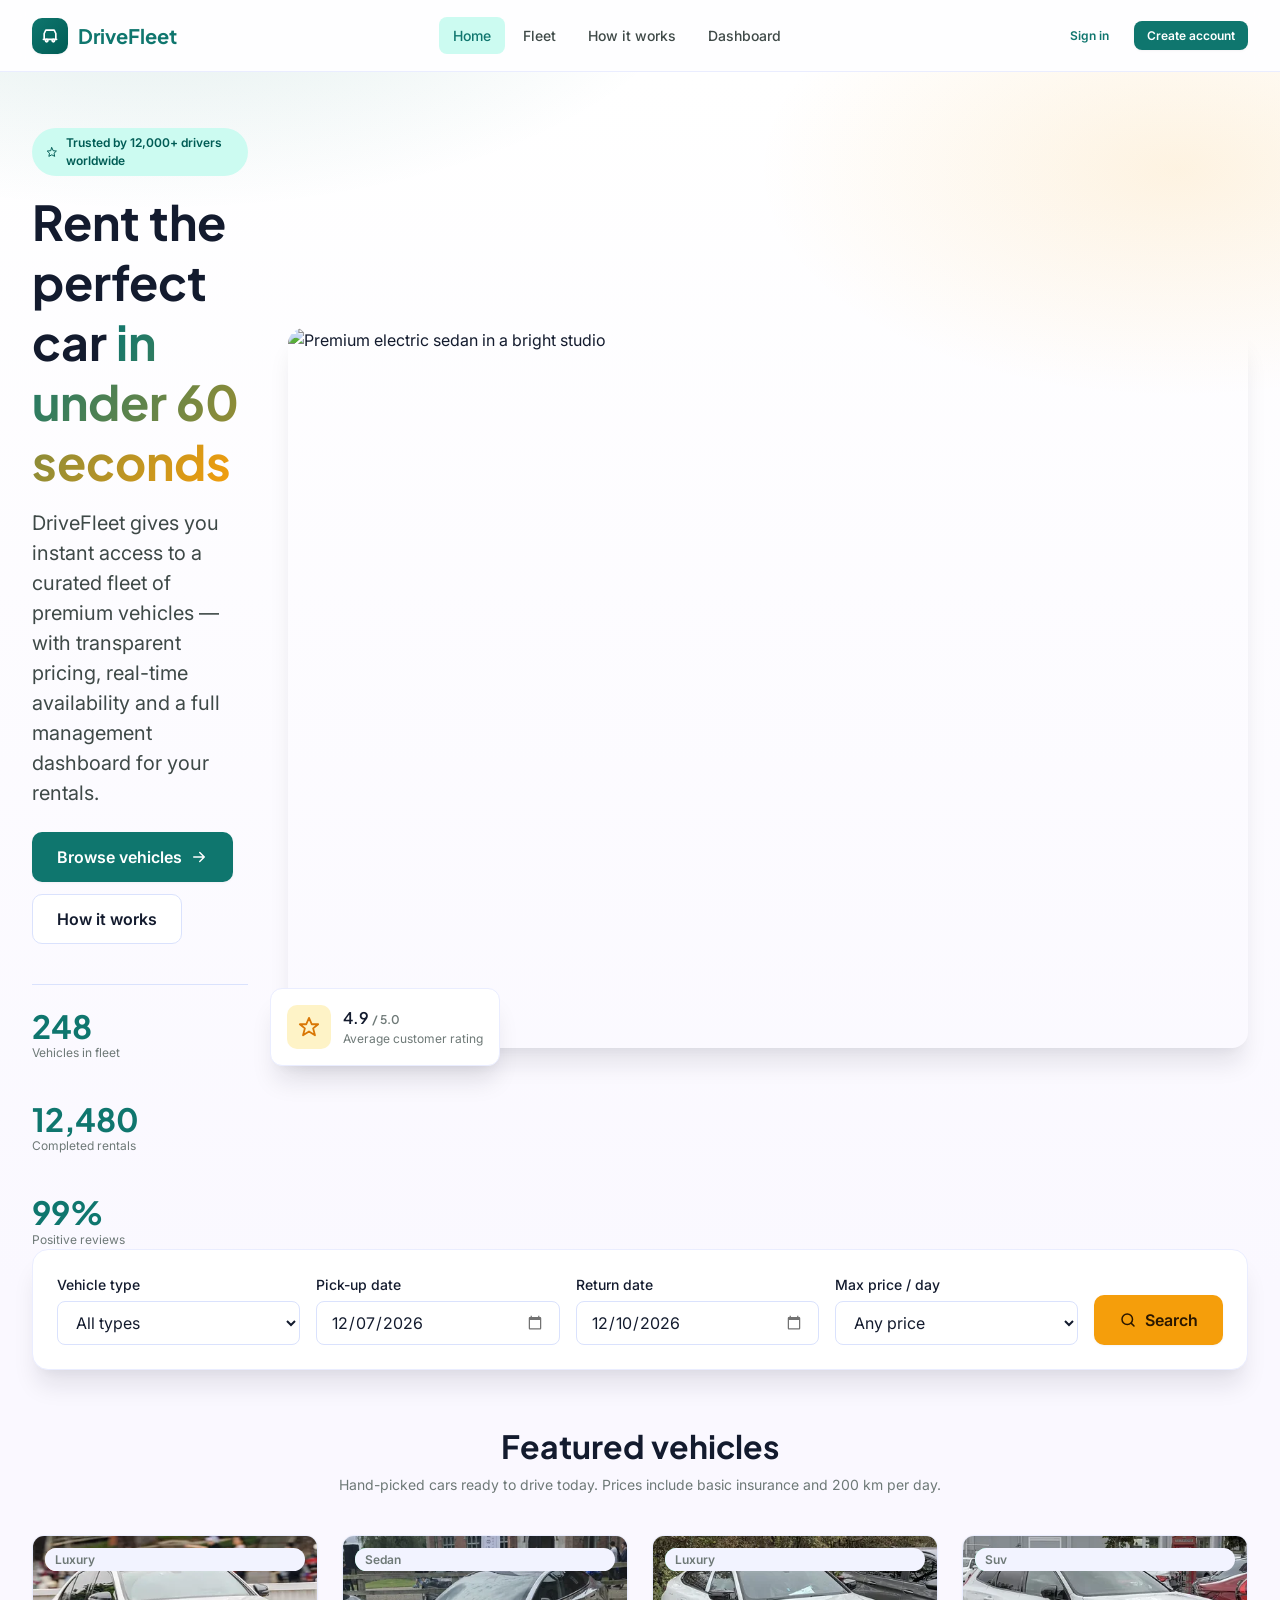
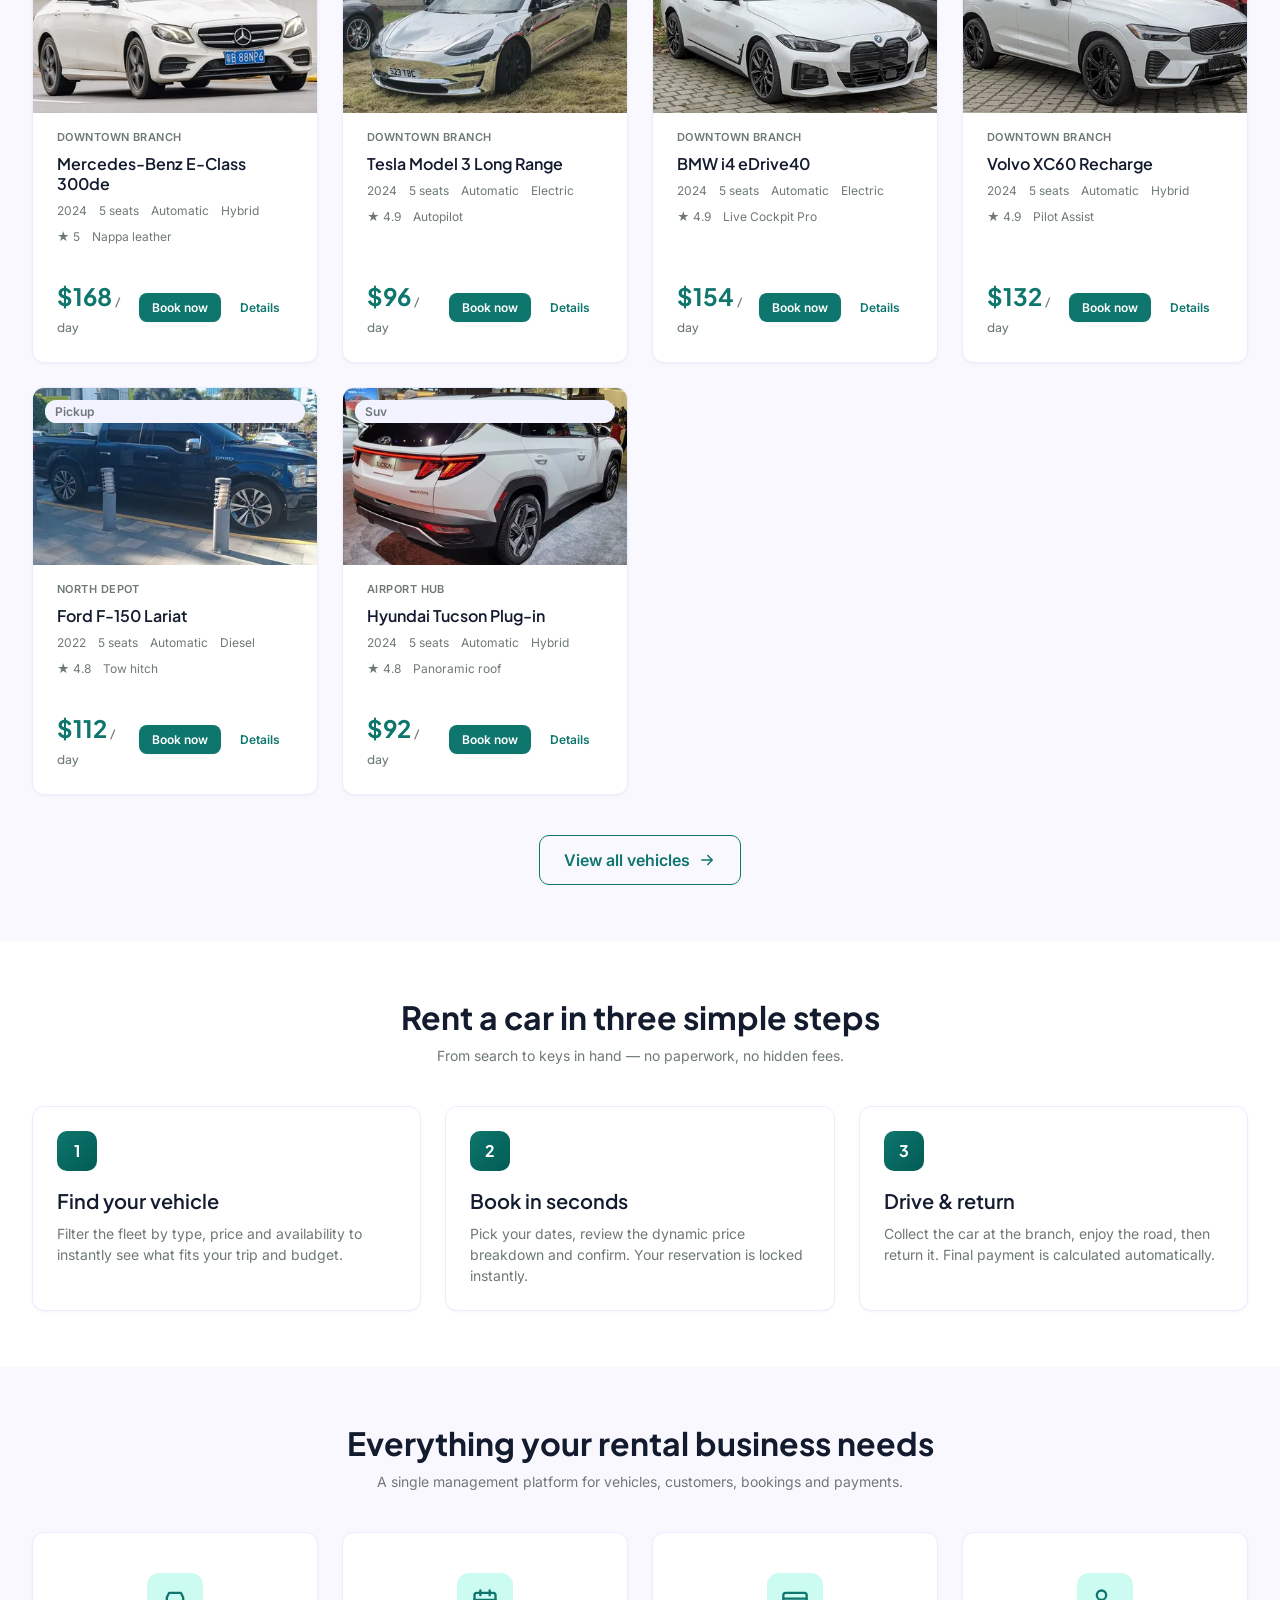
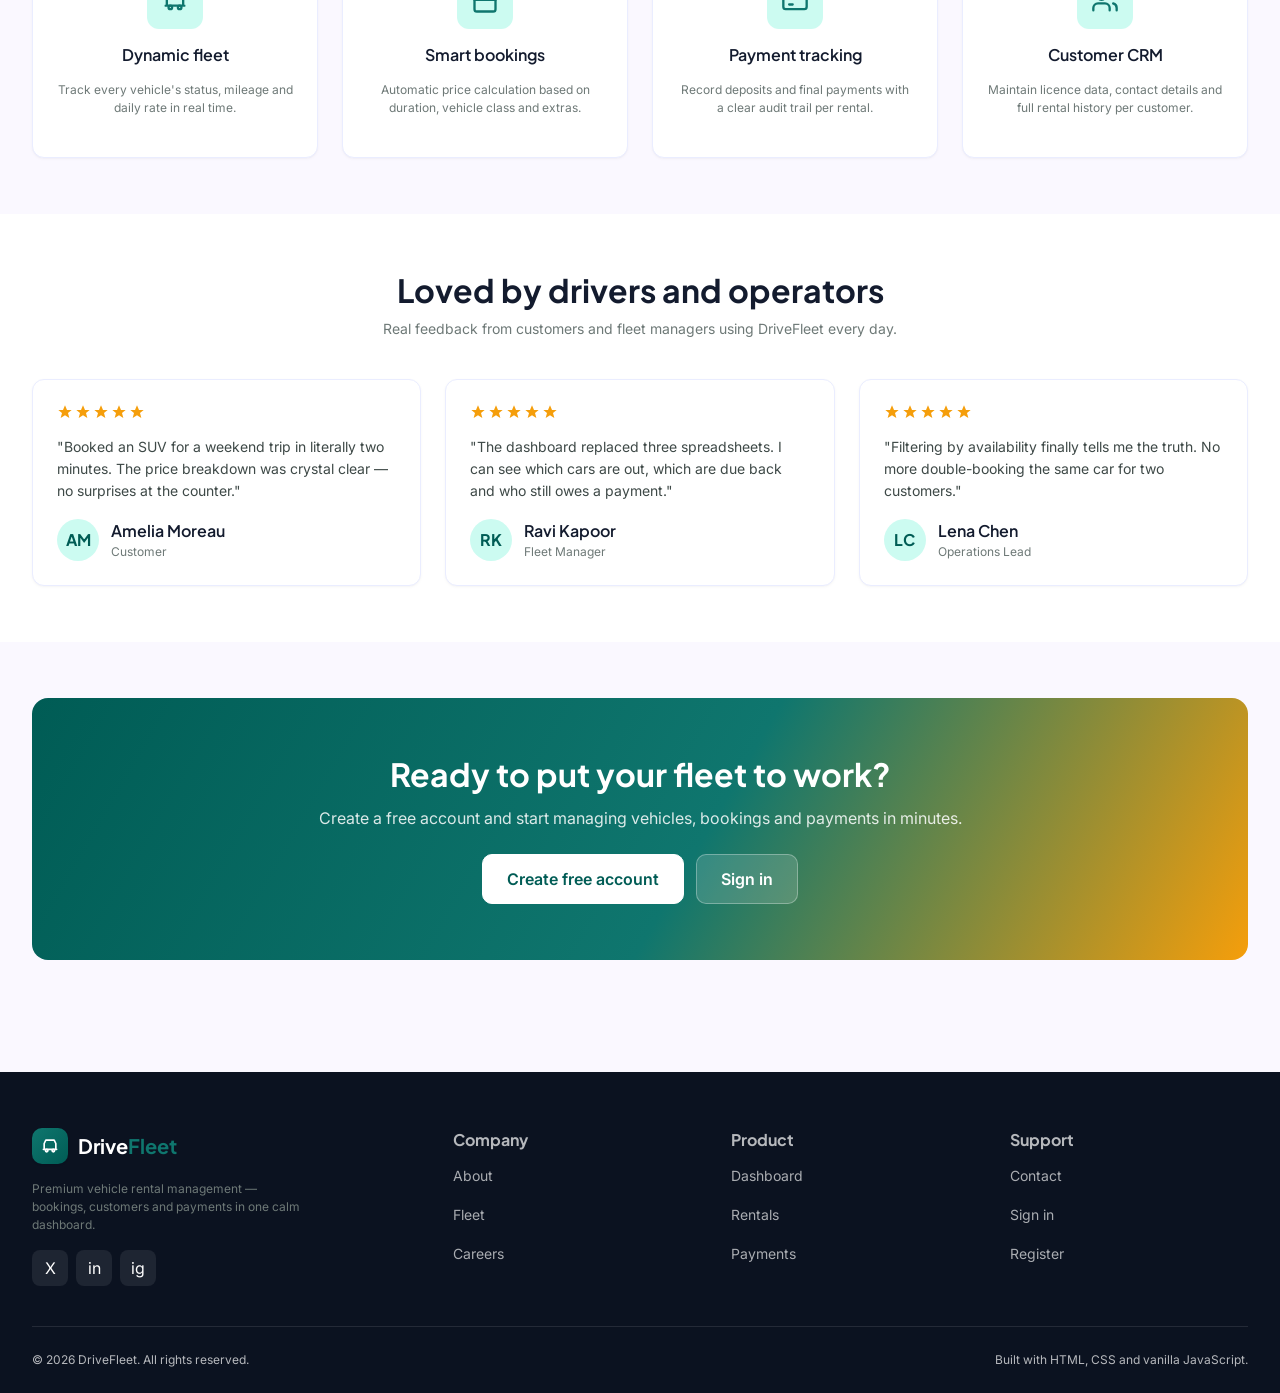
==== commit 30b85a51: "ajout des images" ====
--- a/public/index.html
+++ b/public/index.html
@@ -8,6 +8,7 @@
   <link rel="preconnect" href="https://fonts.googleapis.com" />
   <link rel="preconnect" href="https://fonts.gstatic.com" crossorigin />
   <link href="https://fonts.googleapis.com/css2?family=Plus+Jakarta+Sans:wght@400;500;600;700;800&family=Inter:wght@400;500;600;700&display=swap" rel="stylesheet" />
+  <link rel="icon" type="image/svg+xml" href="./assets/favicon.svg" />
   <link rel="stylesheet" href="./css/style.css" />
 </head>
 <body data-page="home">
@@ -54,7 +55,7 @@
           </div>
 
           <div class="hero-visual">
-            <img src="./assets/hero-vehicle.svg" alt="Premium electric sedan in a bright studio" width="960" height="720" />
+            <img src="https://4kwallpapers.com/images/walls/thumbs_2t/26955.jpg" alt="Premium electric sedan in a bright studio" width="960" height="720" />
             <div class="hero-float-card">
               <span class="float-icon" aria-hidden="true">
                 <svg viewBox="0 0 24 24" fill="none" stroke="currentColor" stroke-width="2" stroke-linecap="round" stroke-linejoin="round"><path d="M12 2l3 7h7l-5.5 4.5L18.5 21 12 16.8 5.5 21l2-7.5L2 9h7z"/></svg>
--- a/public/css/style.css
+++ b/public/css/style.css
@@ -182,6 +182,7 @@
   margin-inline: auto;
   padding-inline: var(--margin);
   gap: var(--space-lg);
+  min-width: 0;
 }
 
 .logo {
@@ -429,6 +430,7 @@
   border: 1px solid var(--color-border);
   border-radius: var(--radius-xl);
   box-shadow: var(--shadow-1);
+  min-width: 0;
   transition: transform var(--transition), box-shadow var(--transition);
 }
 
@@ -474,7 +476,21 @@
   transition: transform 400ms ease;
 }
 
+/* Real photograph sits above the SVG placeholder; the placeholder stays behind
+   it and is revealed automatically if the photo fails to load. */
+.vehicle-card-image .vehicle-photo {
+  position: absolute;
+  inset: 0;
+  z-index: 0;
+  opacity: 0;
+  transition: transform 400ms ease, opacity 400ms ease;
+}
+
+.vehicle-card-image .vehicle-photo.is-loaded { opacity: 1; }
+.vehicle-card-image .vehicle-photo.is-missing { display: none; }
+
 .vehicle-card:hover .vehicle-card-image img { transform: scale(1.05); }
+.vehicle-card:hover .vehicle-photo.is-loaded { transform: scale(1.05); }
 
 .vehicle-card-image .badge { position: absolute; top: 12px; left: 12px; z-index: 1; }
 .vehicle-card-image .type-badge { position: absolute; top: 12px; right: 12px; z-index: 1; }
@@ -598,7 +614,12 @@
    05 — Forms, inputs, sliders
    ========================================================================== */
 
-.form-group { display: flex; flex-direction: column; gap: 0.375rem; }
+.form-group {
+  display: flex;
+  flex-direction: column;
+  gap: 0.375rem;
+  min-width: 0;
+}
 .form-label { font-size: var(--text-md); font-weight: 500; color: var(--color-text); }
 .form-label .required { color: var(--color-error); }
 
@@ -612,8 +633,32 @@
   background: var(--color-surface);
   color: var(--color-text);
   width: 100%;
+  min-width: 0;
+  max-width: 100%;
   transition: border-color var(--transition), box-shadow var(--transition);
 }
+
+/* Date/time controls carry an intrinsic min-content width (picker icon + the
+   formatted value). Without min-width:0 they refuse to shrink and burst out of
+   narrow grids such as the catalogue filter card. */
+input[type="date"],
+input[type="datetime-local"],
+input[type="month"],
+input[type="time"],
+input[type="week"],
+input[type="search"] { min-width: 0; }
+
+input[type="date"]::-webkit-datetime-edit,
+input[type="date"]::-webkit-inner-spin-button,
+input[type="date"]::-webkit-clear-button { min-width: 0; }
+
+input[type="date"]::-webkit-calendar-picker-indicator {
+  cursor: pointer;
+  opacity: 0.55;
+  transition: opacity var(--transition);
+}
+
+input[type="date"]::-webkit-calendar-picker-indicator:hover { opacity: 1; }
 
 .form-textarea {
   height: auto;
@@ -643,7 +688,15 @@
 
 .form-hint { font-size: var(--text-sm); color: var(--color-text-muted); }
 .form-error { font-size: var(--text-sm); color: var(--color-error); }
-.form-row { display: grid; grid-template-columns: repeat(2, 1fr); gap: var(--space-md); }
+/* Fluid so two fields fit when there is room and stack cleanly when there is
+   not — the old fixed `repeat(2, 1fr)` forced a minimum width that overflowed
+   inside the 280 px catalogue filter card. */
+.form-row {
+  display: grid;
+  grid-template-columns: repeat(auto-fit, minmax(140px, 1fr));
+  gap: var(--space-md);
+  min-width: 0;
+}
 
 .input-group { position: relative; }
 
@@ -707,6 +760,7 @@
 
 .table-wrapper {
   overflow-x: auto;
+  max-width: 100%;
   border-radius: var(--radius-xl);
   border: 1px solid var(--color-border);
   background: var(--color-surface);
@@ -886,7 +940,7 @@
 }
 
 .topbar {
-  height: var(--navbar-height);
+  min-height: var(--navbar-height);
   background: rgba(255, 255, 255, 0.85);
   backdrop-filter: blur(12px);
   -webkit-backdrop-filter: blur(12px);
@@ -894,14 +948,28 @@
   display: flex;
   align-items: center;
   justify-content: space-between;
-  padding: 0 var(--space-xl);
+  gap: var(--space-md);
+  padding: 0 clamp(0.75rem, 2vw, var(--space-xl));
   position: sticky;
   top: 0;
   z-index: 40;
 }
 
-.topbar-left,
-.topbar-right { display: flex; align-items: center; gap: var(--space-md); }
+.topbar-left {
+  display: flex;
+  align-items: center;
+  gap: var(--space-md);
+  flex: 1 1 auto;
+  min-width: 0;
+}
+
+.topbar-right {
+  display: flex;
+  align-items: center;
+  gap: var(--space-md);
+  flex: 0 1 auto;
+  min-width: 0;
+}
 
 .topbar-search {
   display: flex;
@@ -912,12 +980,21 @@
   border-radius: var(--radius-md);
   background: var(--color-surface-low);
   border: 1px solid var(--color-border);
-  min-width: 260px;
   color: var(--color-text-muted);
+  flex: 1 1 260px;
+  min-width: 0;
+  max-width: 380px;
 }
 
 .topbar-search svg { width: 18px; height: 18px; flex-shrink: 0; }
-.topbar-search input { border: none; background: transparent; outline: none; width: 100%; }
+
+.topbar-search input {
+  border: none;
+  background: transparent;
+  outline: none;
+  width: 100%;
+  min-width: 0;
+}
 
 .page-content { padding: var(--space-xl); flex: 1; }
 
@@ -1128,6 +1205,13 @@
 }
 
 .grid { display: grid; gap: var(--space-lg); }
+
+/* Grid items default to `min-width: auto`, i.e. their min-content width — a wide
+   data table inside a card would then force the whole page wider than the
+   viewport. Zeroing it lets 1fr tracks shrink and the .table-wrapper scroll
+   instead of the page. */
+.grid > * { min-width: 0; }
+
 .grid-2 { grid-template-columns: repeat(2, 1fr); }
 .grid-3 { grid-template-columns: repeat(3, 1fr); }
 .grid-4 { grid-template-columns: repeat(4, 1fr); }
@@ -1296,7 +1380,7 @@
 
 .catalog-layout {
   display: grid;
-  grid-template-columns: 280px 1fr;
+  grid-template-columns: minmax(240px, 280px) minmax(0, 1fr);
   gap: var(--space-xl);
   align-items: start;
 }
@@ -1330,10 +1414,12 @@
 /* ----------------------------- Stats strip ----------------------------- */
 .stat-strip {
   display: grid;
-  grid-template-columns: repeat(4, 1fr);
+  grid-template-columns: repeat(auto-fit, minmax(190px, 1fr));
   gap: var(--space-md);
   margin-bottom: var(--space-xl);
 }
+
+.stat-strip > * { min-width: 0; }
 
 .step-indicator { display: flex; align-items: center; gap: var(--space-sm); flex-wrap: wrap; }
 
@@ -1366,74 +1452,305 @@
    10 — Overlays : modal, toast, alerts, empty & loading states
    ========================================================================== */
 
+/* ------------------------------- Modals -------------------------------- */
+
 .modal-overlay {
   position: fixed;
   inset: 0;
-  background: rgba(15, 23, 42, 0.45);
-  backdrop-filter: blur(4px);
-  -webkit-backdrop-filter: blur(4px);
   z-index: 200;
-  display: flex;
-  align-items: center;
-  justify-content: center;
-  padding: var(--space-lg);
+  display: grid;
+  place-items: center;
+  padding: clamp(0.75rem, 3vw, var(--space-xl));
+  background: radial-gradient(120% 120% at 50% 0%, rgba(15, 23, 42, 0.38) 0%, rgba(15, 23, 42, 0.62) 100%);
+  backdrop-filter: blur(10px) saturate(130%);
+  -webkit-backdrop-filter: blur(10px) saturate(130%);
   opacity: 0;
   pointer-events: none;
-  transition: opacity var(--transition);
+  transition: opacity 240ms ease;
 }
 
 .modal-overlay.open { opacity: 1; pointer-events: auto; }
 
+/* Entrance / exit animations. The classes are toggled synchronously by
+   main.js, so a modal is visible in the DOM as soon as it is opened. */
+.modal-overlay.open { animation: overlayIn 240ms ease both; }
+.modal-overlay.open .modal { animation: modalIn 360ms cubic-bezier(0.22, 1, 0.36, 1) both; }
+.modal-overlay[data-state="closing"] { animation: overlayOut 200ms ease forwards; }
+.modal-overlay[data-state="closing"] .modal { animation: modalOut 200ms ease forwards; }
+
+@keyframes overlayIn { from { opacity: 0; } to { opacity: 1; } }
+@keyframes overlayOut { from { opacity: 1; } to { opacity: 0; } }
+@keyframes modalIn {
+  from { opacity: 0; transform: translateY(28px) scale(0.955); }
+  to { opacity: 1; transform: translateY(0) scale(1); }
+}
+@keyframes modalOut {
+  from { opacity: 1; transform: translateY(0) scale(1); }
+  to { opacity: 0; transform: translateY(12px) scale(0.98); }
+}
+
+/* Kept mounted while the closing transition plays, then removed by main.js. */
+.modal-overlay[data-state="closing"] { opacity: 0; }
+
 .modal {
+  position: relative;
+  display: flex;
+  flex-direction: column;
+  width: 100%;
+  max-width: 540px;
+  max-height: min(92vh, 880px);
   background: var(--color-surface);
-  border-radius: var(--radius-2xl);
-  box-shadow: var(--shadow-3);
-  width: 100%;
-  max-width: 520px;
-  max-height: 90vh;
-  overflow-y: auto;
-  transform: translateY(16px) scale(0.98);
-  transition: transform var(--transition);
-}
-
-.modal-overlay.open .modal { transform: translateY(0) scale(1); }
-.modal-lg { max-width: 720px; }
+  border: 1px solid var(--color-border);
+  border-radius: 24px;
+  box-shadow:
+    0 40px 80px -32px rgba(15, 23, 42, 0.45),
+    0 16px 32px -20px rgba(15, 23, 42, 0.28);
+  overflow: hidden;
+  opacity: 0;
+  transform: translateY(28px) scale(0.955);
+  transition: transform 360ms cubic-bezier(0.22, 1, 0.36, 1), opacity 260ms ease;
+}
+
+.modal-overlay.open .modal { opacity: 1; transform: translateY(0) scale(1); }
+.modal-overlay[data-state="closing"] .modal { opacity: 0; transform: translateY(16px) scale(0.97); }
+.modal-lg { max-width: 860px; }
+
+/* Identity stripe: teal -> mint -> amber */
+.modal::before {
+  content: "";
+  position: absolute;
+  inset: 0 0 auto 0;
+  height: 4px;
+  background: linear-gradient(90deg, var(--color-primary) 0%, var(--color-primary-fixed) 55%, var(--color-accent) 100%);
+  z-index: 3;
+}
 
 .modal-header {
-  padding: var(--space-lg);
+  position: relative;
+  display: flex;
+  align-items: flex-start;
+  gap: var(--space-md);
+  padding: calc(var(--space-lg) + 4px) var(--space-lg) var(--space-md);
+  background: linear-gradient(135deg, rgba(15, 118, 110, 0.1) 0%, rgba(245, 158, 11, 0.07) 65%, transparent 100%);
   border-bottom: 1px solid var(--color-border);
-  display: flex;
-  align-items: center;
-  justify-content: space-between;
-  gap: var(--space-md);
-}
-
-.modal-header h3 { font-size: var(--text-lg); }
+}
+
+.modal-heading { flex: 1; min-width: 0; }
+
+.modal-eyebrow {
+  display: inline-flex;
+  align-items: center;
+  gap: 0.375rem;
+  font-size: var(--text-xs);
+  font-weight: 600;
+  letter-spacing: 0.08em;
+  text-transform: uppercase;
+  color: var(--color-primary);
+  margin-bottom: 0.25rem;
+}
+
+.modal-header h3 {
+  font-family: var(--font-headline);
+  font-size: var(--text-xl);
+  line-height: 1.2;
+  overflow-wrap: anywhere;
+}
+
+.modal-subtitle { font-size: var(--text-sm); color: var(--color-text-muted); margin-top: 0.25rem; }
 
 .modal-close {
-  width: 36px;
-  height: 36px;
-  border: none;
-  background: var(--color-surface-low);
-  border-radius: var(--radius-md);
+  flex-shrink: 0;
+  width: 40px;
+  height: 40px;
+  border: 1px solid var(--color-border);
+  background: rgba(255, 255, 255, 0.8);
+  border-radius: var(--radius-lg);
   display: grid;
   place-items: center;
   cursor: pointer;
+  font-size: 1.25rem;
+  line-height: 1;
   color: var(--color-text-muted);
-  transition: all var(--transition);
-}
-
-.modal-close:hover { background: var(--color-surface-high); color: var(--color-text); }
+  transition: transform var(--transition), background var(--transition), color var(--transition);
+}
+
+.modal-close:hover {
+  background: var(--color-error-bg);
+  color: var(--color-error-text);
+  border-color: transparent;
+  transform: rotate(90deg);
+}
+
+.modal-close:focus-visible { outline: none; box-shadow: var(--focus-ring); }
 .modal-close svg { width: 18px; height: 18px; }
 
-.modal-body { padding: var(--space-lg); }
+.modal-body {
+  flex: 1;
+  padding: var(--space-lg);
+  overflow-y: auto;
+  overscroll-behavior: contain;
+  scrollbar-width: thin;
+  scrollbar-color: var(--color-surface-high) transparent;
+}
+
+.modal-body::-webkit-scrollbar { width: 10px; }
+.modal-body::-webkit-scrollbar-thumb {
+  background: var(--color-surface-high);
+  border: 3px solid var(--color-surface);
+  border-radius: var(--radius-full);
+}
 
 .modal-footer {
+  position: relative;
+  display: flex;
+  align-items: center;
+  justify-content: space-between;
+  gap: var(--space-md);
+  flex-wrap: wrap;
   padding: var(--space-md) var(--space-lg);
+  background: rgba(255, 255, 255, 0.94);
+  backdrop-filter: blur(8px);
+  -webkit-backdrop-filter: blur(8px);
   border-top: 1px solid var(--color-border);
-  display: flex;
-  justify-content: flex-end;
+}
+
+.modal-footer-actions { display: flex; align-items: center; gap: 0.75rem; margin-left: auto; }
+.modal-footer-total { display: flex; flex-direction: column; line-height: 1.2; }
+.modal-footer-total .label-xs { color: var(--color-text-muted); }
+
+.modal-footer-total .value {
+  font-family: var(--font-headline);
+  font-size: var(--text-lg);
+  font-weight: 700;
+  color: var(--color-primary);
+}
+
+/* ---------------------- Modal content composition ---------------------- */
+
+.modal-section { display: flex; flex-direction: column; gap: 0.75rem; }
+.modal-section + .modal-section { margin-top: var(--space-lg); }
+
+.modal-section-title {
+  display: flex;
+  align-items: center;
+  gap: 0.5rem;
+  font-family: var(--font-headline);
+  font-size: var(--text-base);
+  font-weight: 700;
+}
+
+.modal-section-title svg { width: 18px; height: 18px; color: var(--color-primary); }
+
+.modal-hero {
+  position: relative;
+  aspect-ratio: 16 / 7;
+  overflow: hidden;
+  background: linear-gradient(145deg, #e2e8f0, #e0f2f1);
+  border-bottom: 1px solid var(--color-border);
+}
+
+.modal-hero img { width: 100%; height: 100%; object-fit: cover; }
+.modal-hero .badge { position: absolute; top: 16px; left: 16px; }
+
+/* Booking: form column + price column */
+.booking-grid {
+  display: grid;
+  grid-template-columns: minmax(0, 1fr) minmax(250px, 320px);
+  gap: var(--space-lg);
+  align-items: start;
+}
+
+.booking-summary {
+  display: flex;
+  flex-direction: column;
   gap: 0.75rem;
+  padding: var(--space-md);
+  border: 1px solid var(--color-border);
+  border-radius: var(--radius-2xl);
+  background: linear-gradient(165deg, var(--color-surface-low) 0%, #ffffff 70%);
+  box-shadow: var(--shadow-1);
+}
+
+.booking-summary .summary-total {
+  padding: 0.625rem 0.875rem;
+  border-radius: var(--radius-lg);
+  background: var(--color-primary-light);
+  color: var(--color-primary-dark);
+}
+
+.extra-grid {
+  display: grid;
+  grid-template-columns: repeat(auto-fit, minmax(190px, 1fr));
+  gap: 0.625rem;
+}
+
+.extra-option {
+  display: flex;
+  align-items: center;
+  gap: 0.625rem;
+  padding: 0.75rem 0.875rem;
+  border: 1.5px solid var(--color-border-strong);
+  border-radius: var(--radius-lg);
+  background: var(--color-surface);
+  font-size: var(--text-md);
+  cursor: pointer;
+  transition: border-color var(--transition), background var(--transition), transform var(--transition), box-shadow var(--transition);
+}
+
+.extra-option:hover { border-color: var(--color-primary); transform: translateY(-1px); box-shadow: var(--shadow-1); }
+.extra-option input { width: 18px; height: 18px; accent-color: var(--color-primary); flex-shrink: 0; }
+
+.extra-option.is-selected {
+  border-color: var(--color-primary);
+  background: var(--color-primary-light);
+  box-shadow: var(--focus-ring);
+}
+
+.extra-option .extra-price {
+  margin-left: auto;
+  font-family: var(--font-headline);
+  font-weight: 600;
+  color: var(--color-primary);
+  white-space: nowrap;
+}
+
+/* Staggered entrance for modal content */
+.modal-anim { animation: modalItemIn 420ms cubic-bezier(0.22, 1, 0.36, 1) both; }
+.modal-anim-d1 { animation-delay: 60ms; }
+.modal-anim-d2 { animation-delay: 120ms; }
+.modal-anim-d3 { animation-delay: 180ms; }
+
+@keyframes modalItemIn {
+  from { opacity: 0; transform: translateY(10px); }
+  to { opacity: 1; transform: translateY(0); }
+}
+
+@media (prefers-reduced-motion: reduce) {
+  .modal, .modal-overlay, .modal-anim { transition: none !important; animation: none !important; }
+}
+
+/* Mobile: bottom sheet with a grab handle */
+.modal-grabber { display: none; }
+
+@media (max-width: 860px) {
+  .booking-grid { grid-template-columns: minmax(0, 1fr); }
+}
+
+@media (max-width: 768px) {
+  .modal-overlay { place-items: end center; padding: 0; }
+  .modal { max-width: 100%; max-height: 94vh; border-radius: 24px 24px 0 0; }
+
+  .modal-grabber {
+    display: block;
+    width: 44px;
+    height: 4px;
+    margin: 10px auto 0;
+    border-radius: var(--radius-full);
+    background: var(--color-outline-variant);
+    flex-shrink: 0;
+  }
+
+  .modal-header { padding-top: var(--space-md); }
 }
 
 /* -------------------------------- Toasts ------------------------------- */
@@ -1670,6 +1987,7 @@
   .footer-grid { grid-template-columns: 1.4fr repeat(3, 1fr); gap: var(--space-lg); }
   .search-grid { grid-template-columns: repeat(2, 1fr); }
   .search-grid .search-submit { grid-column: 1 / -1; }
+  .catalog-layout { grid-template-columns: minmax(220px, 260px) minmax(0, 1fr); gap: var(--space-lg); }
 }
 
 @media (max-width: 1024px) {
@@ -1692,6 +2010,21 @@
 
   .auth-page { grid-template-columns: 1fr; }
   .auth-visual { display: none; }
+
+  /* Catalogue: the filter rail stacks above the results and the date fields get
+     room to breathe instead of overflowing their card. */
+  .catalog-layout { grid-template-columns: minmax(0, 1fr); }
+  .filter-card .form-row { grid-template-columns: repeat(auto-fit, minmax(150px, 1fr)); }
+  .page-content { padding: var(--space-lg) var(--margin); }
+}
+
+@media (max-width: 900px) {
+  /* Topbar: allow every element to shrink, and drop the secondary link so the
+     search field never pushes the bar wider than the viewport. */
+  .topbar { gap: var(--space-sm); }
+  .topbar-right .btn { display: none; }
+  .topbar-search { flex: 1 1 auto; max-width: none; }
+  .stat-strip { grid-template-columns: repeat(auto-fit, minmax(160px, 1fr)); }
 }
 
 @media (max-width: 768px) {
@@ -1746,6 +2079,15 @@
   .mobile-menu-panel { width: 100%; max-width: none; }
   .modal-footer { flex-direction: column-reverse; }
   .modal-footer .btn { width: 100%; }
+  .modal-footer-total { width: 100%; flex-direction: row; align-items: baseline; justify-content: space-between; }
+
+  /* Topbar: keep the burger + search, drop the decorative cluster. */
+  .topbar-right { display: none; }
+  .topbar-search { max-width: none; }
+  .page-content { padding: var(--space-md) var(--margin); }
+  .stat-strip { grid-template-columns: 1fr; }
+  .filter-card { padding: var(--space-md); }
+  .filter-card .form-row { grid-template-columns: 1fr; }
 }
 
 @media (max-width: 400px) {
